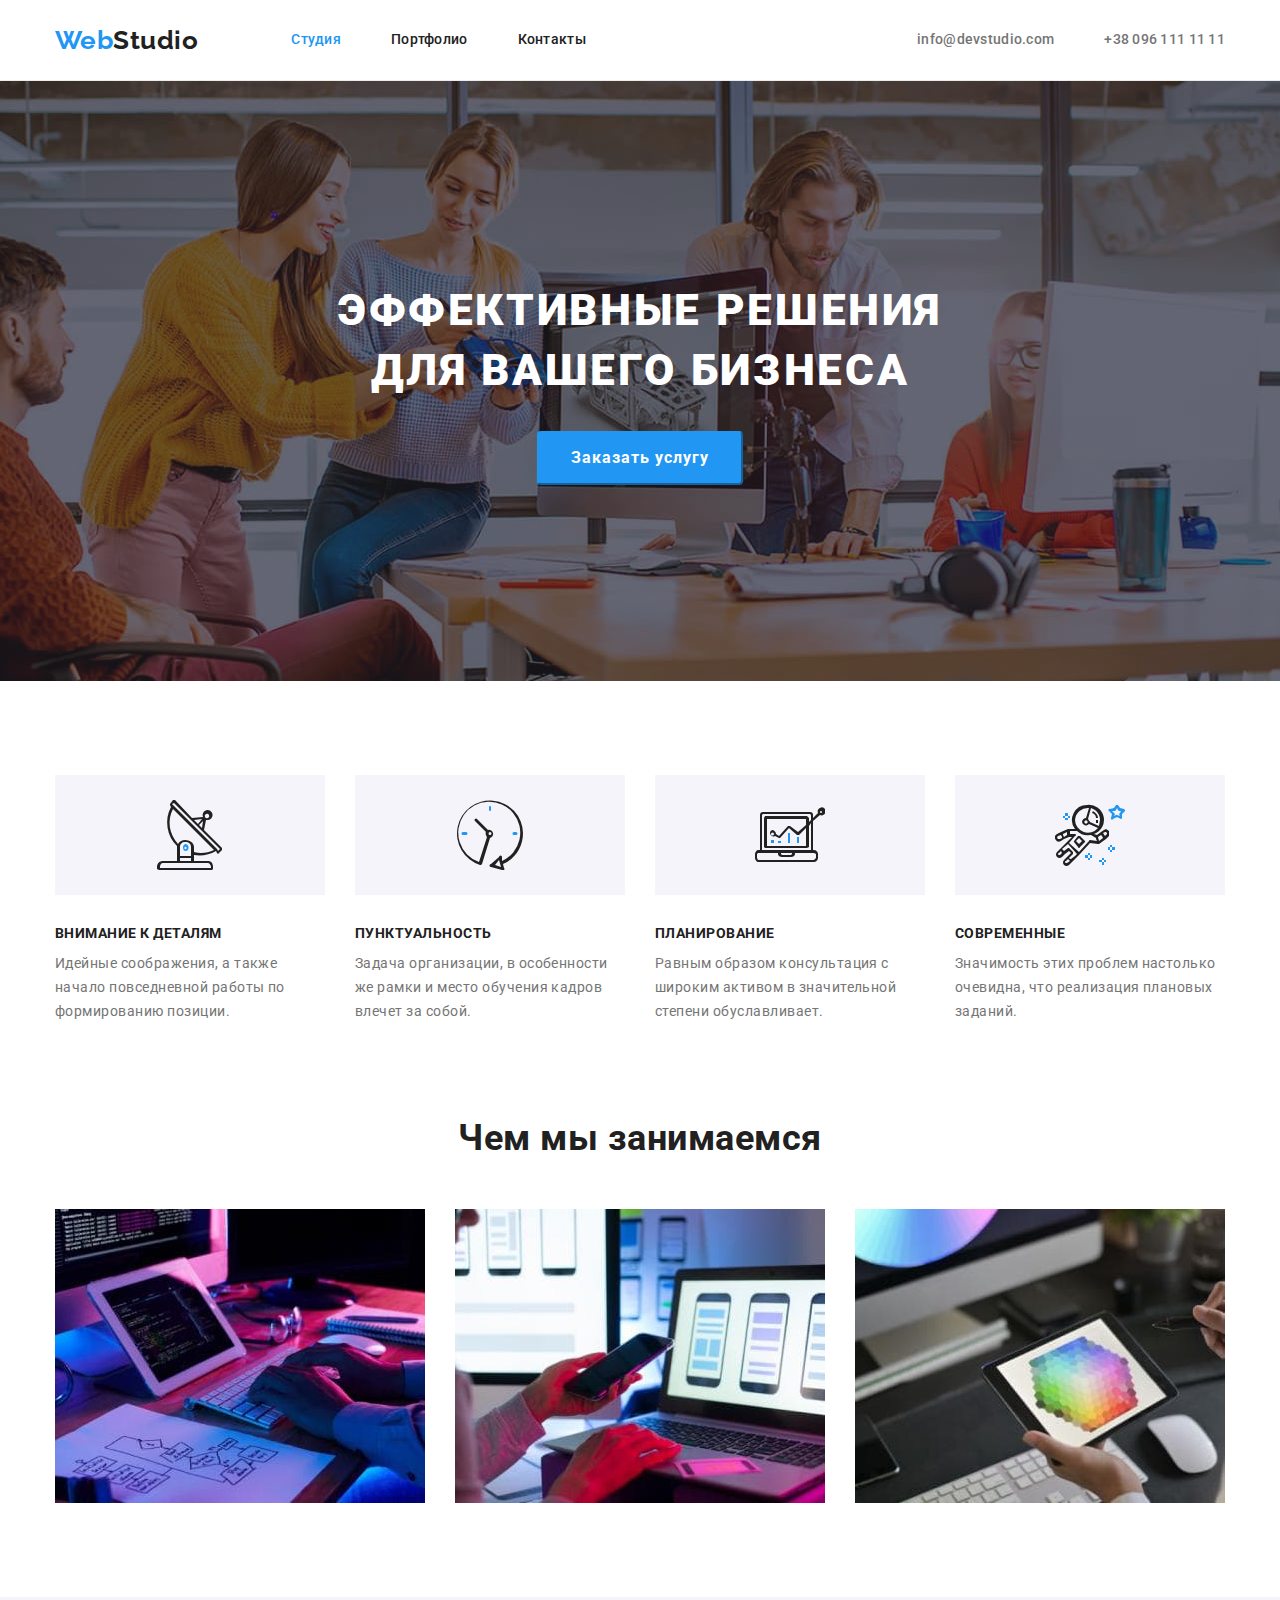
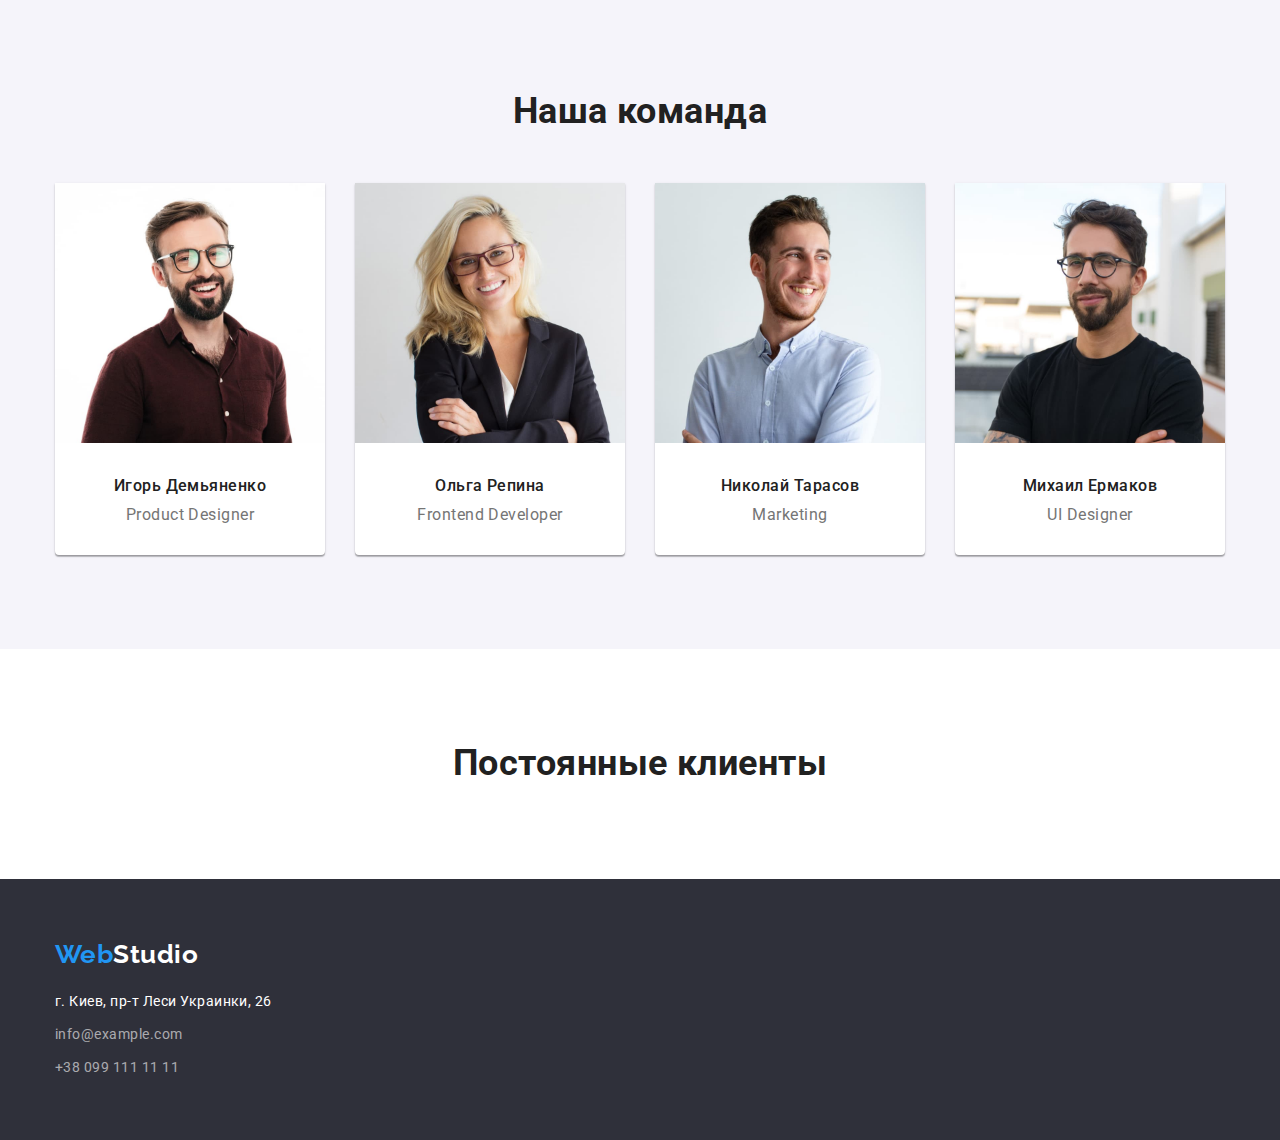
==== index.html @ a8c5878f "commit" ====
<!DOCTYPE html>
<html lang="ru">
  <head>
    <meta charset="UTF-8" />
    <meta http-equiv="X-UA-Compatible" content="IE=edge" />
    <meta name="viewport" content="width=device-width, initial-scale=1.0" />
    <title>Document</title>
    <link rel="stylesheet" href="./css/styles.css" />
    <link
      href="https://fonts.googleapis.com/css2?family=Raleway:wght@700&family=Roboto:wght@400;500;700;900&display=swap"
      rel="stylesheet"
    />
    <link
      rel="stylesheet"
      href="https://cdnjs.cloudflare.com/ajax/libs/modern-normalize/1.1.0/modern-normalize.min.css"
    />
  </head>
  <body class="page-body">
    <header class="page-header">
      <div class="container header-box">
        <nav class="header-nav">
          <a class="header-logo" href=""><span class="logo-blue">Web</span>Studio</a>
          <ul class="header-nav-list">
            <li class="header-nav-list-item">
              <a href="./index.html" class="nav-link-current">Студия</a>
            </li>
            <li class="header-nav-list-item">
              <a href="./portfolio.html" class="nav-link">Портфолио</a>
            </li>
            <li class="header-nav-list-item"><a href="" class="nav-link">Контакты</a></li>
          </ul>
        </nav>
        <ul class="header-list">
          <li class="header-list-item">
            <a class="header-contact" href="mailto:info@devstudio.com">info@devstudio.com</a>
          </li>
          <li class="header-list-item">
            <a class="header-contact" href="tel:+380961111111">+38 096 111 11 11</a>
          </li>
        </ul>
      </div>
    </header>
    <main>
      <section class="hero">
        <div class="container">
          <h1 class="hero-title">Эффективные решения для вашего бизнеса</h1>
          <button type="button" class="button-studio">Заказать услугу</button>
        </div>
      </section>
      <!--Перша секція лозунги-->
      <section class="section features-section">
        <div class="container">
          <ul class="features-list">
            <li class="features-list-item icon-antenna">
              <h3 class="features-title">Внимание к деталям</h3>
              <p class="features-text">
                Идейные соображения, а также начало повседневной работы по формированию позиции.
              </p>
            </li>
            <li class="features-list-item icon-clock">
              <h3 class="features-title">Пунктуальность</h3>
              <p class="features-text">
                Задача организации, в особенности же рамки и место обучения кадров влечет за собой.
              </p>
            </li>
            <li class="features-list-item icon-diagram">
              <h3 class="features-title">Планирование</h3>
              <p class="features-text">
                Равным образом консультация с широким активом в значительной степени обуславливает.
              </p>
            </li>
            <li class="features-list-item icon-astronaut">
              <h3 class="features-title">Современные</h3>
              <p class="features-text">
                Значимость этих проблем настолько очевидна, что реализация плановых заданий.
              </p>
            </li>
          </ul>
        </div>
      </section>
      <!-- Друга секція Робота -->
      <section class="section">
        <div class="container">
          <h2 class="work-title">Чем мы занимаемся</h2>
          <ul class="work-list">
            <li class="work-list-item">
              <img class="work-img" src="./images/activity/box1.jpg" alt="activity1" width="370" />
            </li>
            <li class="work-list-item">
              <img class="work-img" src="./images/activity/box2.jpg" alt="activity2" width="370" />
            </li>
            <li class="work-list-item">
              <img class="work-img" src="./images/activity/box3.jpg" alt="activity3" width="370" />
            </li>
          </ul>
        </div>
      </section>
      <!-- Третя секція існуюча команда-->
      <section class="team-section section">
        <div class="container">
          <h2 class="team-title">Наша команда</h2>
          <ul class="team-list">
            <li class="team-member">
              <img class="team-img" src="./images/team/igor.jpg" alt="teammate1" width="270" />
              <div class="team-member-box">
                <h3 class="team-member-name">Игорь Демьяненко</h3>
                <p class="team-position">Product Designer</p>
              </div>
            </li>
            <li class="team-member">
              <img class="team-img" src="./images/team/olga.jpg" alt="teammate2" width="270" />
              <div class="team-member-box">
                <h3 class="team-member-name">Ольга Репина</h3>
                <p class="team-position">Frontend Developer</p>
              </div>
            </li>
            <li class="team-member">
              <img class="team-img" src="./images/team/nikolay.jpg" alt="teammate3" width="270" />
              <div class="team-member-box">
                <h3 class="team-member-name">Николай Тарасов</h3>
                <p class="team-position">Marketing</p>
              </div>
            </li>
            <li class="team-member">
              <img class="team-img" src="./images/team/mikhail.jpg" alt="teammate4" width="270" />
              <div class="team-member-box">
                <h3 class="team-member-name">Михаил Ермаков</h3>
                <p class="team-position">UI Designer</p>
              </div>
            </li>
          </ul>
        </div>
      </section>
      <!-- Клієнти -->
      <section class="section">
        <div></div>
        <h2 class="clients-title">Постоянные клиенты</h2>
        <ul>
          <li></li>
          <li></li>
          <li></li>
          <li></li>
          <li></li>
          <li></li>
        </ul>
      </section>
    </main>
    <footer class="footer">
      <div class="container">
        <div>
          <a class="footer-logo" href=""><span class="logo-blue">Web</span>Studio</a>
          <address class="footer-adress">
            <p>г. Киев, пр-т Леси Украинки, 26</p>
            <ul class="footer-list">
              <li class="footer-list-item">
                <a href="mailto:info@example.com" class="footer-adress-contact">info@example.com</a>
              </li>
              <li class="footer-list-item">
                <a href="tel:+380991111111" class="footer-adress-contact">+38 099 111 11 11</a>
              </li>
            </ul>
          </address>
        </div>
        <div>
          <ul>
            <li></li>
            <li></li>
            <li></li>
            <li></li>
          </ul>
        </div>
      </div>
    </footer>
  </body>
</html>
---- css/styles.css ----
:root{
    --primary-text-color: #212121;
    --secondary-text-color: #757575;
    --accent-color: #2196F3;
    --negative-color: #fff;
    --dark-background: #2F303A;
    --footer-opacity: rgba(255, 255, 255, 0.6);
    --button-hover: #188CE8;
    --light-background: #f5f4fa;
}

/* global */

h1,
h2,
h3,
p{
    margin: 0;
}

ul {
    margin: 0;
    padding: 0;
    list-style: none;
}

.page-body {
    font-family: Roboto, sans-serif;
    letter-spacing: 0.03em;
      
    background-color: var(--negative-color);
    color: var(--primary-text-color);
}

.container{
    margin: 0 auto;
    width: 1200px;
    padding: 0 15px;
}




.section{
    padding-top: 94px;
    padding-bottom: 94px;
}

/* header */
.page-header{
    border-bottom: 1px solid #ececec;
}

.header-box{
    display: flex;
}

.header-nav,
.header-nav-list,
.header-list {
    display: flex;
}

.header-logo{
    display: flex;
    align-items: center;;
}

.header-logo,
.footer-logo {
    font-family: 'Raleway';
    font-weight: 700;
    font-size: 26px;
    line-height: 1.19;
    color: var(--primary-text-color);
    text-decoration: none;    
}

.logo-blue {
    color: var(--accent-color);
}

.header-nav-list {
    margin-left: 93px;
}

.nav-link,
.nav-link-current {
    display: block;
    padding-top: 32px;
    padding-bottom: 32px;

    font-weight: 500;
    font-size: 14px;
    line-height: 1.14;
    letter-spacing: 0.02em;
    color: var(--primary-text-color);
    text-decoration: none;
}

.header-list{   
    margin-left: auto;
}

.header-list-item:not(:first-child),
.header-nav-list-item:not(:first-child){
    margin-left: 50px;
}

.header-contact {
    display: block;
    padding-top: 32px;
    padding-bottom: 32px;

    font-weight: 500;
    font-size: 14px;
    line-height: 1.14;
    letter-spacing: 0.02em;
    color: var(--secondary-text-color);
    text-decoration: none;
}

.nav-link:hover, 
.nav-link:focus,
.header-contact:hover,
.header-contact:focus,
.nav-link-current{
    color: var(--accent-color);
}

/*hero*/

.hero{
    max-width: 1600px;
    height: 600px;
    margin-left: auto;
    margin-right: auto;
    background-image: linear-gradient(to right, rgba(47, 48, 58, 0.4),
                                                rgba(47, 48, 58, 0.4)),
                                url(../images/hero/background-hero.jpg);
    background-size: cover;
    background-position: center;
    padding-top: 200px;
    padding-bottom: 200px;
    text-align: center;

    background-color: var(--dark-background);
}

.hero-title{
    margin: auto;
    max-width: 696px;

    font-weight: 900;
    font-size: 44px;
    line-height: 1.36;
    letter-spacing: 0.06em;
    text-transform: uppercase;
    color: var(--negative-color)
}

.button-studio{
    padding: 10px 32px;
    margin-top: 30px;
    box-shadow: 0px 4px 4px rbga(0, 0, 0, 0.15);
    border-radius: 4px;
    border-color: var(--accent-color);

    font-weight: 700;
    font-size: 16px;
    line-height: 1.87;
    letter-spacing: 0.06em;
    color: var(--negative-color);
    background-color: var(--accent-color);
    cursor: pointer;
}

.button-studio:hover,
.button-studio:focus{
    background-color: var(--button-hover);
    border-color: var(--button-hover);
}

/* section лозунги */
.features-section{
    padding-bottom: 0;
}

.features-list{
    display: flex;
}

.features-list-item{
    max-width: 270px;
}

.features-list-item::before {
    display: block;
    content: "";
    height: 120px;
    margin-bottom: 30px;

    background-repeat: no-repeat;
    background-position: center;

    background-color: var(--light-background);
}

.icon-antenna::before{
    background-image: url(../images/features/antenna.svg);
}

.icon-clock::before{
    background-image: url(../images/features/clock.svg);
}

.icon-diagram::before{
    background-image: url(../images/features/diargam.svg);
}

.icon-astronaut::before{
    background-image: url(../images/features/astronaut.svg);
}

.features-list-item:not(:first-child){
    margin-left: 30px;
}

.features-title{
    font-weight: 700;
    font-size: 14px;
    line-height: 1.2;
    text-transform: uppercase;
}

.features-text{
    margin-top: 10px;
    
    font-size: 14px;
    line-height: 1.71;
    color: var(--secondary-text-color);
}

/* section зайняття */
.work-list{
    display: flex;
}

.work-list,
.team-list{
    margin-top: 50px;
}

.work-title,
.team-title,
.clients-title{
    text-align: center;

    font-weight: 700;
    font-size: 36px;
    line-height: 1.16;
}

.work-list-item:not(:first-child){
    margin-left: 30px;
}

.work-img{
    display: block;
}

/* section команда */
.team-section{
    background-color: var(--light-background) ;
}


.team-list{
    display: flex;
}

.team-member{
    width: 270px;
    margin-left: 30px;

    box-shadow: 0px 1px 3px rgba(0, 0, 0, 0.12), 0px 1px 1px rgba(0, 0, 0, 0.14), 0px 2px 1px rgba(0, 0, 0, 0.2);
    border-radius: 0px 0px 4px 4px;
    background-color: var(--negative-color);
}

.team-member:nth-child(4n+1){
    margin-left: 0px;
}

.team-member-box{
    text-align: center;
    padding-top: 30px;
    padding-bottom: 30px;
}

.team-member-name{
    font-weight: 500;
    font-size: 16px;
    line-height: 1.18;
}

.team-position{
    margin-top: 10px;

    font-size: 16px;
    line-height: 1.18;
    color: var(--secondary-text-color);
}

/* portfolio */

.portfolio-buttons-list{
    display: flex;
    justify-content: center;
}

.button-portfolio {
    padding: 6px 22px;
    border: transparent;
    border-radius: 4px;
    
    font-weight: 500;
    font-size: 16px;
    line-height: 1.62;
    color: var(--primary-text-color);
    background-color: var(--light-background);
    cursor: pointer;
}

.button-portfolio:hover,
.button-portfolio:focus {
    box-shadow: 0px 3px 1px rgba(0, 0, 0, 0.1),
                0px 1px 2px rgba(0, 0, 0, 0.08),
                0px 2px 2px rgba(0, 0, 0, 0.12);
    color: var(--negative-color);
    background-color: var(--accent-color);
}

.portfolio-buttons-item:not(:first-child){
    margin-left: 8px;
}

.portfolio-link{
    display: block;
    text-decoration-line: none;
}

.portfolio-img{
    display: block;
}

.portfolio-list{
    display: flex;
    flex-wrap: wrap;
    margin-top: 50px;
}

.portfolio-list-item{
    max-width: 370px;
    margin-left: 30px;
    margin-top: 30px;
}

.portfolio-list-item:hover,
.portfolio-list-item:focus{
    box-shadow: 0px 1px 1px rgba(0, 0, 0, 0.12),
                0px 4px 4px rgba(0, 0, 0, 0.06), 
                1px 4px 6px rgba(0, 0, 0, 0.16);
}

.portfolio-list-item:nth-child(3n+1){
    margin-left: 0px;
}

.portfolio-list-item:nth-child(-n + 3){
    margin-top: 0px;
}
.portfolio-list-border-box{
    padding: 24px 20px;
    border: 1px solid #EEEEEE;
    border-top: none;
}
.portfolio-title{
    font-weight: 700;
    font-size: 18px;
    line-height: 2;
    color: var(--primary-text-color);
}

.portfolio-text{
    margin-top: 4px;

    font-size: 16px;
    line-height: 1.87;
    color: var(--secondary-text-color);
}
/* footer */

.footer{
    padding: 60px 0;
    background-color: var(--dark-background);
}

.footer-logo{
    display: block;

    color: var(--negative-color);
    text-decoration: none;
}

.footer-adress{
    margin-top: 20px;

    font-size: 14px;
    line-height: 1.71;
    font-style: normal;
    color: var(--negative-color);

}

.footer-list{
    margin-top: 9px;
}

.footer-list-item{
    display: block;
}

.footer-list-item:not(:first-child){
    margin-top: 9px;
}
.footer-adress-contact{
    color: var(--footer-opacity);
    text-decoration: none;
    font-style: normal;
}

.footer-adress-contact:hover,
.footer-adress-contact:active {
    color: var(--accent-color)
}
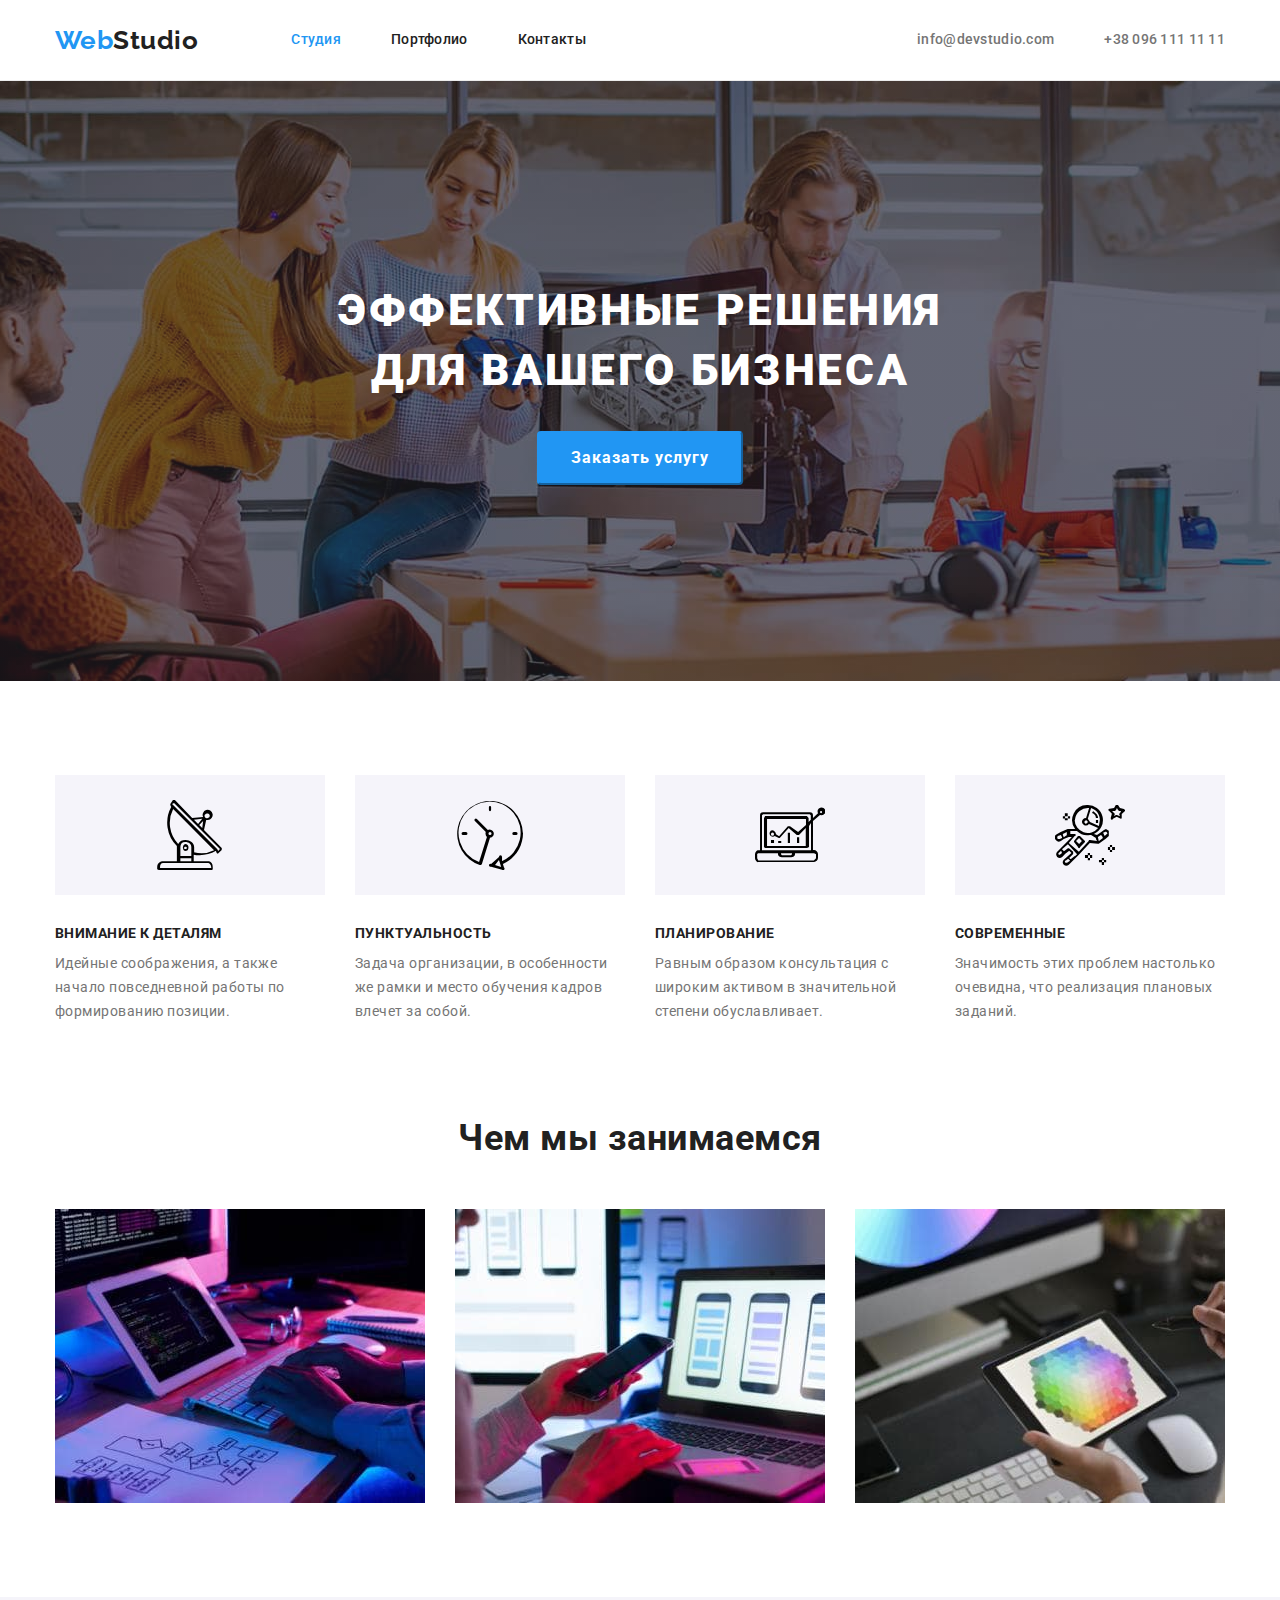
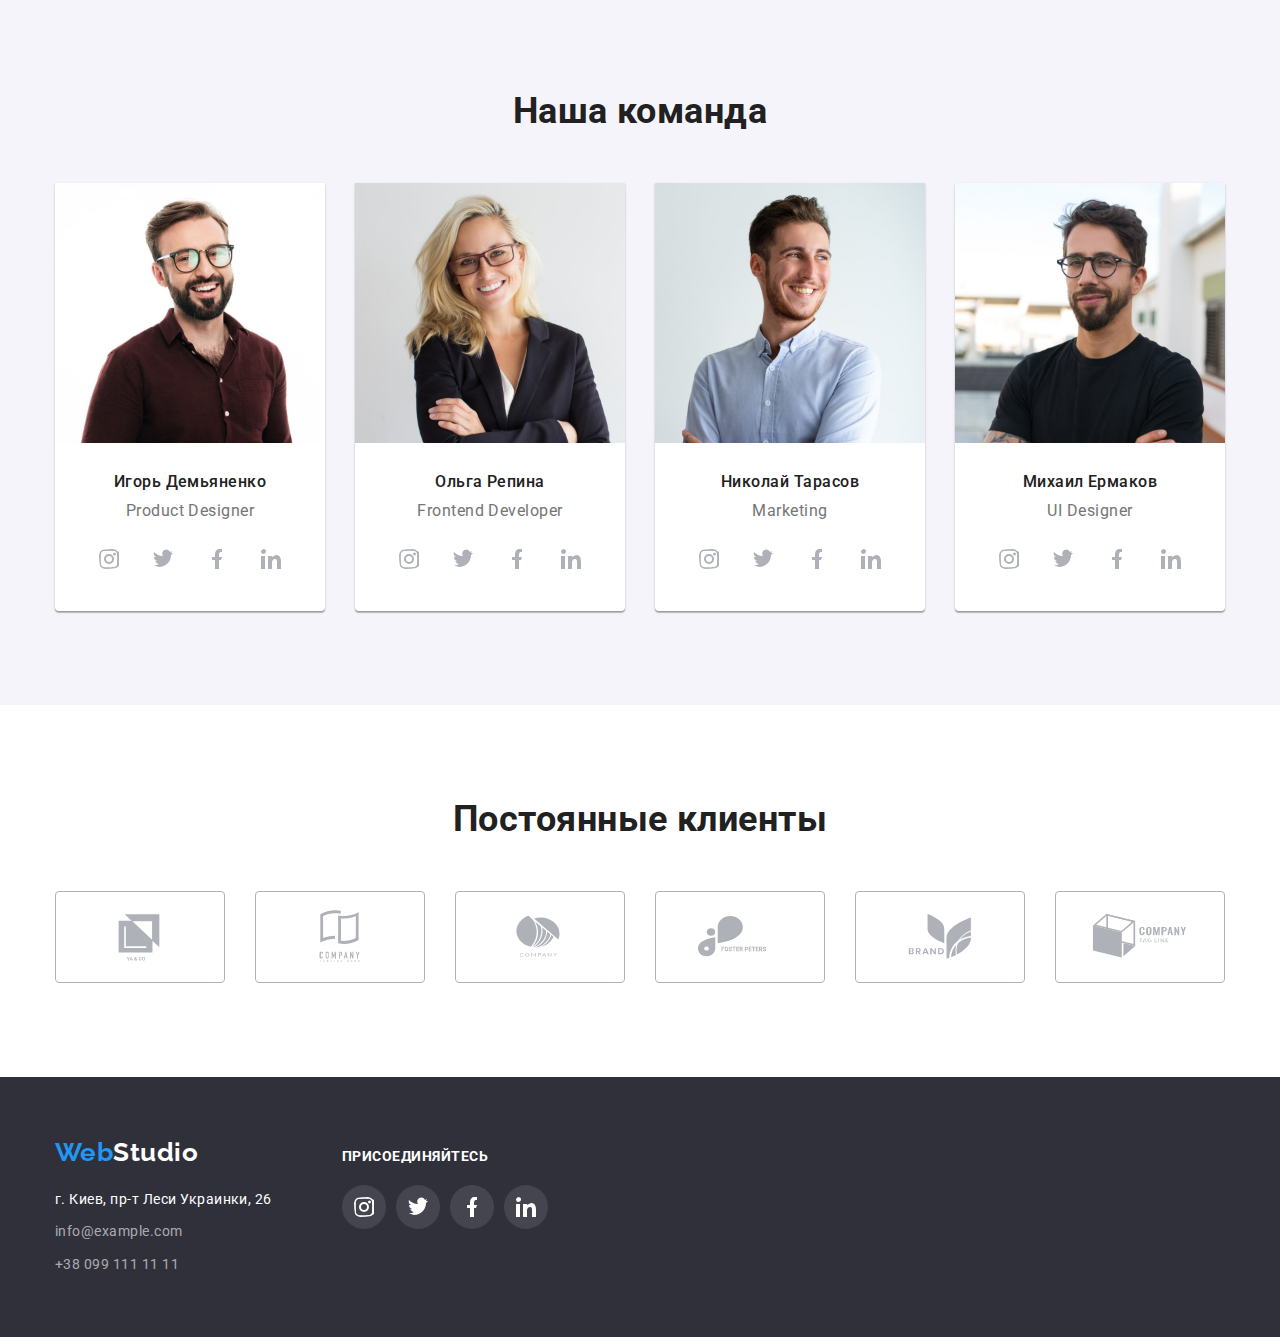
==== commit 6cf922c8: "without header" ====
--- a/index.html
+++ b/index.html
@@ -5,7 +5,6 @@
     <meta http-equiv="X-UA-Compatible" content="IE=edge" />
     <meta name="viewport" content="width=device-width, initial-scale=1.0" />
     <title>Document</title>
-    <link rel="stylesheet" href="./css/styles.css" />
     <link
       href="https://fonts.googleapis.com/css2?family=Raleway:wght@700&family=Roboto:wght@400;500;700;900&display=swap"
       rel="stylesheet"
@@ -14,6 +13,7 @@
       rel="stylesheet"
       href="https://cdnjs.cloudflare.com/ajax/libs/modern-normalize/1.1.0/modern-normalize.min.css"
     />
+    <link rel="stylesheet" href="./css/styles.css" />
   </head>
   <body class="page-body">
     <header class="page-header">
@@ -50,6 +50,28 @@
       <!--Перша секція лозунги-->
       <section class="section features-section">
         <div class="container">
+          <ul class="features-list-svg">
+            <li class="features-svg-item">
+              <svg class="features-svg-icon">
+                <use class="" href="./images/symbol-defs.svg#icon-antenna"></use>
+              </svg>
+            </li>
+            <li class="features-svg-item">
+              <svg class="features-svg-icon">
+                <use class="" href="./images/symbol-defs.svg#icon-clock"></use>
+              </svg>
+            </li>
+            <li class="features-svg-item">
+              <svg class="features-svg-icon">
+                <use class="" href="./images/symbol-defs.svg#icon-diagram"></use>
+              </svg>
+            </li>
+            <li class="features-svg-item">
+              <svg class="features-svg-icon">
+                <use class="" href="./images/symbol-defs.svg#icon-astronaut"></use>
+              </svg>
+            </li>
+          </ul>
           <ul class="features-list">
             <li class="features-list-item icon-antenna">
               <h3 class="features-title">Внимание к деталям</h3>
@@ -84,13 +106,13 @@
           <h2 class="work-title">Чем мы занимаемся</h2>
           <ul class="work-list">
             <li class="work-list-item">
-              <img class="work-img" src="./images/activity/box1.jpg" alt="activity1" width="370" />
+              <img src="./images/activity/box1.jpg" alt="activity1" width="370" />
             </li>
             <li class="work-list-item">
-              <img class="work-img" src="./images/activity/box2.jpg" alt="activity2" width="370" />
+              <img src="./images/activity/box2.jpg" alt="activity2" width="370" />
             </li>
             <li class="work-list-item">
-              <img class="work-img" src="./images/activity/box3.jpg" alt="activity3" width="370" />
+              <img src="./images/activity/box3.jpg" alt="activity3" width="370" />
             </li>
           </ul>
         </div>
@@ -101,31 +123,151 @@
           <h2 class="team-title">Наша команда</h2>
           <ul class="team-list">
             <li class="team-member">
-              <img class="team-img" src="./images/team/igor.jpg" alt="teammate1" width="270" />
+              <img src="./images/team/igor.jpg" alt="teammate1" width="270" />
               <div class="team-member-box">
                 <h3 class="team-member-name">Игорь Демьяненко</h3>
                 <p class="team-position">Product Designer</p>
+                <ul class="team-contact-list">
+                  <li class="contact-list-item">
+                    <a class="contact-link" href="">
+                      <svg class="contact-link-icon icon">
+                        <use class="" href="./images/symbol-defs.svg#icon-instagram"></use>
+                      </svg>
+                    </a>
+                  </li>
+                  <li class="contact-list-item">
+                    <a class="contact-link" href="">
+                      <svg class="contact-link-icon icon">
+                        <use class="" href="./images/symbol-defs.svg#icon-twitter"></use>
+                      </svg>
+                    </a>
+                  </li>
+                  <li class="contact-list-item">
+                    <a class="contact-link" href="">
+                      <svg class="contact-link-icon icon">
+                        <use class="" href="./images/symbol-defs.svg#icon-facebook"></use>
+                      </svg>
+                    </a>
+                  </li>
+                  <li class="contact-list-item">
+                    <a class="contact-link" href="">
+                      <svg class="contact-link-icon icon">
+                        <use class="" href="./images/symbol-defs.svg#icon-linkedin"></use>
+                      </svg>
+                    </a>
+                  </li>
+                </ul>
               </div>
             </li>
             <li class="team-member">
-              <img class="team-img" src="./images/team/olga.jpg" alt="teammate2" width="270" />
+              <img src="./images/team/olga.jpg" alt="teammate2" width="270" />
               <div class="team-member-box">
                 <h3 class="team-member-name">Ольга Репина</h3>
                 <p class="team-position">Frontend Developer</p>
+                <ul class="team-contact-list">
+                  <li class="contact-list-item">
+                    <a class="contact-link" href="">
+                      <svg class="contact-link-icon icon">
+                        <use class="" href="./images/symbol-defs.svg#icon-instagram"></use>
+                      </svg>
+                    </a>
+                  </li>
+                  <li class="contact-list-item">
+                    <a class="contact-link" href="">
+                      <svg class="contact-link-icon icon">
+                        <use class="" href="./images/symbol-defs.svg#icon-twitter"></use>
+                      </svg>
+                    </a>
+                  </li>
+                  <li class="contact-list-item">
+                    <a class="contact-link" href="">
+                      <svg class="contact-link-icon icon">
+                        <use class="" href="./images/symbol-defs.svg#icon-facebook"></use>
+                      </svg>
+                    </a>
+                  </li>
+                  <li class="contact-list-item">
+                    <a class="contact-link" href="">
+                      <svg class="contact-link-icon icon">
+                        <use class="" href="./images/symbol-defs.svg#icon-linkedin"></use>
+                      </svg>
+                    </a>
+                  </li>
+                </ul>
               </div>
             </li>
             <li class="team-member">
-              <img class="team-img" src="./images/team/nikolay.jpg" alt="teammate3" width="270" />
+              <img src="./images/team/nikolay.jpg" alt="teammate3" width="270" />
               <div class="team-member-box">
                 <h3 class="team-member-name">Николай Тарасов</h3>
                 <p class="team-position">Marketing</p>
+                <ul class="team-contact-list">
+                  <li class="contact-list-item">
+                    <a class="contact-link" href="">
+                      <svg class="contact-link-icon icon">
+                        <use class="" href="./images/symbol-defs.svg#icon-instagram"></use>
+                      </svg>
+                    </a>
+                  </li>
+                  <li class="contact-list-item">
+                    <a class="contact-link" href="">
+                      <svg class="contact-link-icon icon">
+                        <use class="" href="./images/symbol-defs.svg#icon-twitter"></use>
+                      </svg>
+                    </a>
+                  </li>
+                  <li class="contact-list-item">
+                    <a class="contact-link" href="">
+                      <svg class="contact-link-icon icon">
+                        <use class="" href="./images/symbol-defs.svg#icon-facebook"></use>
+                      </svg>
+                    </a>
+                  </li>
+                  <li class="contact-list-item">
+                    <a class="contact-link" href="">
+                      <svg class="contact-link-icon icon">
+                        <use class="" href="./images/symbol-defs.svg#icon-linkedin"></use>
+                      </svg>
+                    </a>
+                  </li>
+                </ul>
               </div>
             </li>
             <li class="team-member">
-              <img class="team-img" src="./images/team/mikhail.jpg" alt="teammate4" width="270" />
+              <img src="./images/team/mikhail.jpg" alt="teammate4" width="270" />
               <div class="team-member-box">
                 <h3 class="team-member-name">Михаил Ермаков</h3>
                 <p class="team-position">UI Designer</p>
+                <ul class="team-contact-list">
+                  <li class="contact-list-item">
+                    <a class="contact-link" href="">
+                      <svg class="contact-link-icon icon">
+                        <use class="" href="./images/symbol-defs.svg#icon-instagram"></use>
+                      </svg>
+                    </a>
+                  </li>
+                  <li class="contact-list-item">
+                    <a class="contact-link" href="">
+                      <svg class="contact-link-icon icon">
+                        <use class="" href="./images/symbol-defs.svg#icon-twitter"></use>
+                      </svg>
+                    </a>
+                  </li>
+                  <li class="contact-list-item">
+                    <a class="contact-link" href="">
+                      <svg class="contact-link-icon icon">
+                        <use class="" href="./images/symbol-defs.svg#icon-facebook"></use>
+                      </svg>
+                    </a>
+                  </li>
+                  <li class="contact-list-item">
+                    <a class="contact-link" href="">
+                      <svg class="contact-link-icon icon">
+                        <use class="" href="./images/symbol-defs.svg#icon-linkedin"></use>
+                      </svg>
+                    </a>
+                  </li>
+                </ul>
               </div>
             </li>
           </ul>
@@ -133,20 +275,57 @@
       </section>
       <!-- Клієнти -->
       <section class="section">
-        <div></div>
-        <h2 class="clients-title">Постоянные клиенты</h2>
-        <ul>
-          <li></li>
-          <li></li>
-          <li></li>
-          <li></li>
-          <li></li>
-          <li></li>
-        </ul>
+        <div class="container">
+          <h2 class="clients-title">Постоянные клиенты</h2>
+          <ul class="client-list">
+            <li class="client-list-item">
+              <a class="client-link" href="">
+                <svg class="client-link-icon">
+                  <use class="" href="./images/symbol-defs.svg#icon-Logo1"></use>
+                </svg>
+              </a>
+            </li>
+            <li class="client-list-item">
+              <a class="client-link" href="">
+                <svg class="client-link-icon">
+                  <use class="" href="./images/symbol-defs.svg#icon-Logo2"></use>
+                </svg>
+              </a>
+            </li>
+            <li class="client-list-item">
+              <a class="client-link" href="">
+                <svg class="client-link-icon">
+                  <use class="" href="./images/symbol-defs.svg#icon-Logo3"></use>
+                </svg>
+              </a>
+            </li>
+            <li class="client-list-item">
+              <a class="client-link" href="">
+                <svg class="client-link-icon">
+                  <use class="" href="./images/symbol-defs.svg#icon-Logo4"></use>
+                </svg>
+              </a>
+            </li>
+            <li class="client-list-item">
+              <a class="client-link" href="">
+                <svg class="client-link-icon">
+                  <use class="" href="./images/symbol-defs.svg#icon-Logo5"></use>
+                </svg>
+              </a>
+            </li>
+            <li class="client-list-item">
+              <a class="client-link" href="">
+                <svg class="client-link-icon">
+                  <use class="" href="./images/symbol-defs.svg#icon-Logo6"></use>
+                </svg>
+              </a>
+            </li>
+          </ul>
+        </div>
       </section>
     </main>
     <footer class="footer">
-      <div class="container">
+      <div class="container footer-box">
         <div>
           <a class="footer-logo" href=""><span class="logo-blue">Web</span>Studio</a>
           <address class="footer-adress">
@@ -161,12 +340,37 @@
             </ul>
           </address>
         </div>
-        <div>
-          <ul>
-            <li></li>
-            <li></li>
-            <li></li>
-            <li></li>
+        <div class="footer-join-box">
+          <p class="footer-join-text">Присоединяйтесь</p>
+          <ul class="join-list">
+            <li class="join-list-item">
+              <a class="join-link" href="">
+                <svg class="join-link-icon icon">
+                  <use class="" href="./images/symbol-defs.svg#icon-instagram"></use>
+                </svg>
+              </a>
+            </li>
+            <li class="join-list-item">
+              <a class="join-link" href="">
+                <svg class="join-link-icon icon">
+                  <use class="" href="./images/symbol-defs.svg#icon-twitter"></use>
+                </svg>
+              </a>
+            </li>
+            <li class="join-list-item">
+              <a class="join-link" href="">
+                <svg class="join-link-icon icon">
+                  <use class="" href="./images/symbol-defs.svg#icon-facebook"></use>
+                </svg>
+              </a>
+            </li>
+            <li class="join-list-item">
+              <a class="join-link" href="">
+                <svg class="join-link-icon icon">
+                  <use class="" href="./images/symbol-defs.svg#icon-linkedin"></use>
+                </svg>
+              </a>
+            </li>
           </ul>
         </div>
       </div>
--- a/css/styles.css
+++ b/css/styles.css
@@ -7,6 +7,7 @@
     --footer-opacity: rgba(255, 255, 255, 0.6);
     --button-hover: #188CE8;
     --light-background: #f5f4fa;
+    --svg-icon: #AFB1B8;
 }
 
 /* global */
@@ -22,6 +23,10 @@
     margin: 0;
     padding: 0;
     list-style: none;
+}
+
+img{
+    display: block;
 }
 
 .page-body {
@@ -38,21 +43,24 @@
     padding: 0 15px;
 }
 
-
-
+.header-box,
+.footer-box {
+    display: flex;
+}
 
 .section{
     padding-top: 94px;
     padding-bottom: 94px;
 }
 
+.icon{
+    width: 20px;
+    height: 20px;
+}
+
 /* header */
 .page-header{
     border-bottom: 1px solid #ececec;
-}
-
-.header-box{
-    display: flex;
 }
 
 .header-nav,
@@ -162,7 +170,6 @@
 .button-studio{
     padding: 10px 32px;
     margin-top: 30px;
-    box-shadow: 0px 4px 4px rbga(0, 0, 0, 0.15);
     border-radius: 4px;
     border-color: var(--accent-color);
 
@@ -186,7 +193,29 @@
     padding-bottom: 0;
 }
 
+.features-list-svg{
+    display: flex;
+}
+
+.features-svg-item{
+    display: flex;
+    align-items: center;
+    justify-content: center;
+    width: 270px;
+    height: 120px;
+
+    background-color: var(--light-background);
+}
+
+.features-svg-icon{
+    width: 70px;
+    height: 70px;
+}
+
+
+
 .features-list{
+    margin-top: 30px;
     display: flex;
 }
 
@@ -194,7 +223,7 @@
     max-width: 270px;
 }
 
-.features-list-item::before {
+/* .features-list-item::before {
     display: block;
     content: "";
     height: 120px;
@@ -220,9 +249,10 @@
 
 .icon-astronaut::before{
     background-image: url(../images/features/astronaut.svg);
-}
-
-.features-list-item:not(:first-child){
+} */
+
+.features-list-item:not(:first-child),
+.features-svg-item:not(:first-child){
     margin-left: 30px;
 }
 
@@ -265,9 +295,6 @@
     margin-left: 30px;
 }
 
-.work-img{
-    display: block;
-}
 
 /* section команда */
 .team-section{
@@ -283,7 +310,9 @@
     width: 270px;
     margin-left: 30px;
 
-    box-shadow: 0px 1px 3px rgba(0, 0, 0, 0.12), 0px 1px 1px rgba(0, 0, 0, 0.14), 0px 2px 1px rgba(0, 0, 0, 0.2);
+    box-shadow: 0px 1px 3px rgba(0, 0, 0, 0.12),
+                0px 1px 1px rgba(0, 0, 0, 0.14),
+                0px 2px 1px rgba(0, 0, 0, 0.2);
     border-radius: 0px 0px 4px 4px;
     background-color: var(--negative-color);
 }
@@ -310,6 +339,84 @@
     font-size: 16px;
     line-height: 1.18;
     color: var(--secondary-text-color);
+}
+
+.team-contact-list{
+    display: flex;
+    justify-content: center;
+    margin-top: 16px;
+}
+
+.contact-list-item:not(:first-child){
+    margin-left: 10px;
+}
+
+.contact-link {
+    display: flex;
+    justify-content: center;
+    align-items: center;
+    width: 44px;
+    height: 44px;
+    border-radius: 50%;
+}
+
+.contact-link:hover,
+.contact-link:focus{
+    background-color: var(--accent-color);
+}
+
+.contact-link:hover .contact-link-icon,
+.contact-link:focus .contact-link-icon{
+    fill: var(--negative-color)
+}
+
+.contact-link-icon {
+    fill: var(--svg-icon);
+}
+
+/* clients */
+
+.client-list{
+    display: flex;
+    margin-top: 50px;
+}
+
+.client-list-item{
+    width: 170px;
+    height: 92px;
+}
+
+.client-list-item:not(:first-child){
+    margin-left: 30px;
+}
+
+
+
+.client-link{
+    display: flex;
+    justify-content: center;
+    align-items: center;
+    width: 170px;
+    height: 92px;
+    /* display: block; */
+
+    border: 1px solid var(--svg-icon);
+    border-radius: 4px;
+}
+
+.client-link:hover,
+.client-link:focus,
+.client-link:hover .client-link-icon,
+.client-link:focus .client-link-icon{
+    border-color: var(--accent-color);
+    fill: var(--accent-color);
+}
+
+.client-link-icon{
+    width: 106px;
+    height: 60px;
+
+    fill: var(--svg-icon);
 }
 
 /* portfolio */
@@ -350,10 +457,6 @@
     text-decoration-line: none;
 }
 
-.portfolio-img{
-    display: block;
-}
-
 .portfolio-list{
     display: flex;
     flex-wrap: wrap;
@@ -406,6 +509,10 @@
     background-color: var(--dark-background);
 }
 
+.footer-box{
+    align-items: baseline;  
+}
+
 .footer-logo{
     display: block;
 
@@ -443,4 +550,48 @@
 .footer-adress-contact:hover,
 .footer-adress-contact:active {
     color: var(--accent-color)
+}
+
+.footer-join-box{
+    margin-left: 70px;
+}
+
+.footer-join-text{
+    
+
+    font-weight: 700;
+    font-size: 14px;
+    line-height: 1.14;
+    text-transform: uppercase;
+
+    color: var(--negative-color);
+}
+
+.join-list{
+    margin-top: 20px;
+    display: flex;
+}
+
+.join-list-item:not(:first-child){
+    margin-left: 10px;
+}
+
+.join-link{
+    display: flex;
+    justify-content: center;
+    align-items: center;
+    width: 44px;
+    height: 44px;
+    border-radius: 50%;
+
+    background-color: rgba(255, 255, 255, 10%);
+}
+
+.join-link:hover,
+.join-link:focus{
+    background-color: var(--accent-color);
+}
+
+.join-link-icon{
+    fill: var(--negative-color);
 }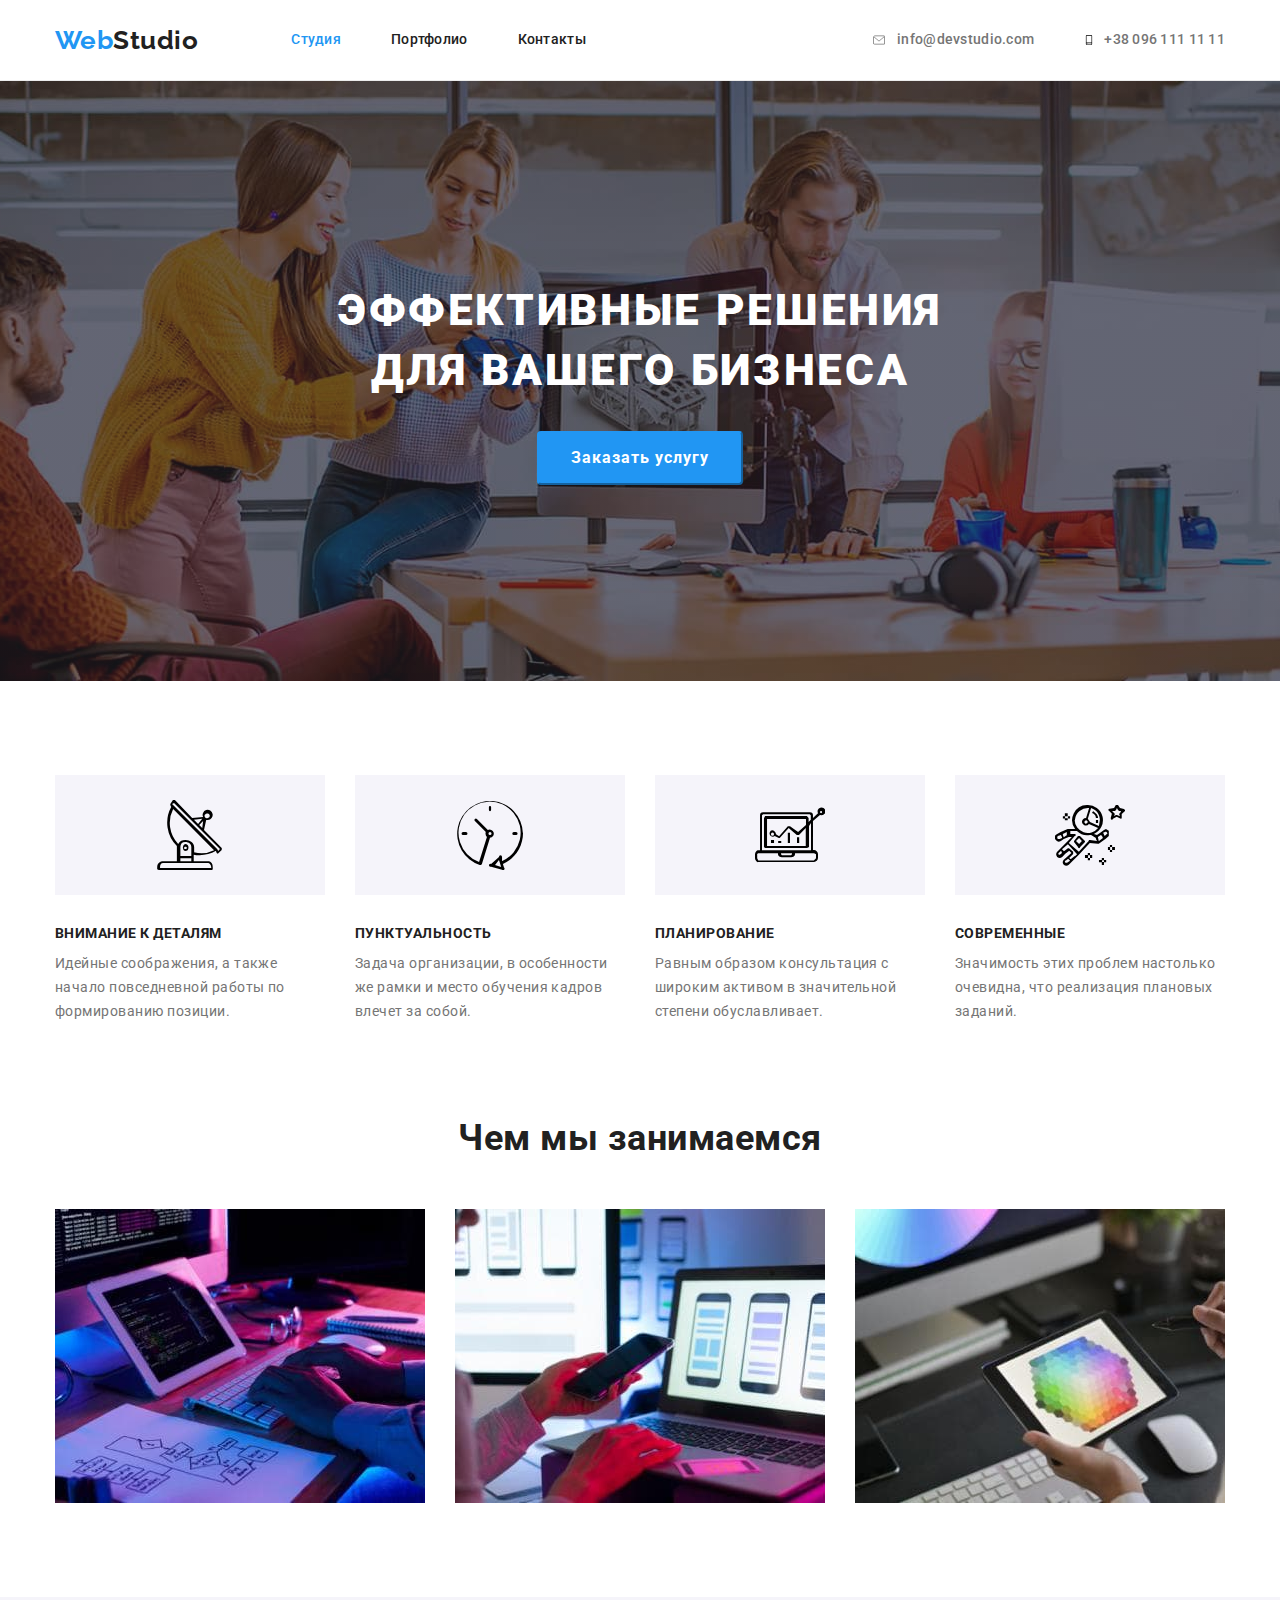
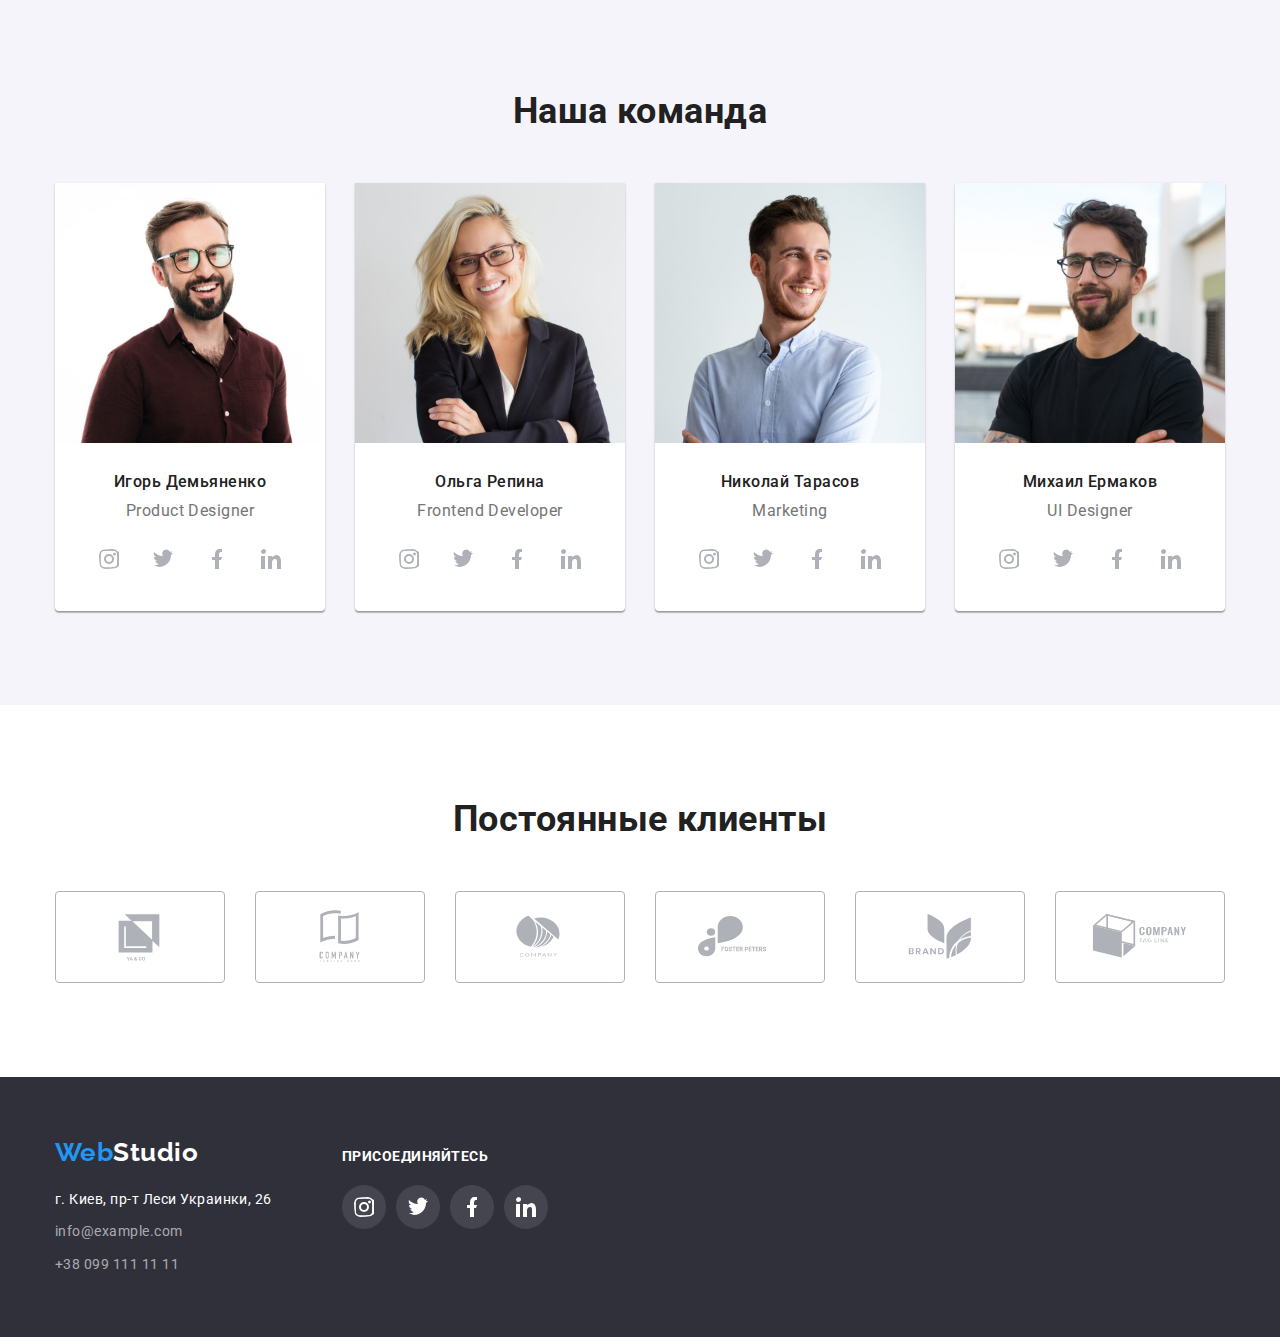
==== commit b378a269: "11" ====
--- a/index.html
+++ b/index.html
@@ -32,9 +32,15 @@
         </nav>
         <ul class="header-list">
           <li class="header-list-item">
+            <svg class="header-contact-envelope">
+              <use class="" href="./images/symbol-defs.svg#icon-envelope"></use>
+            </svg>
             <a class="header-contact" href="mailto:info@devstudio.com">info@devstudio.com</a>
           </li>
           <li class="header-list-item">
+            <svg class="header-contact-smartphone">
+              <use class="" href="./images/symbol-defs.svg#icon-smartphone"></use>
+            </svg>
             <a class="header-contact" href="tel:+380961111111">+38 096 111 11 11</a>
           </li>
         </ul>
--- a/css/styles.css
+++ b/css/styles.css
@@ -110,12 +110,18 @@
     margin-left: auto;
 }
 
+.header-list-item{
+    display: flex;
+    align-items: center;
+}
+
 .header-list-item:not(:first-child),
 .header-nav-list-item:not(:first-child){
     margin-left: 50px;
 }
 
 .header-contact {
+    margin-left: 10px;
     display: block;
     padding-top: 32px;
     padding-bottom: 32px;
@@ -128,10 +134,22 @@
     text-decoration: none;
 }
 
+.header-contact-envelope{
+    width: 16px;
+    height: 12px;
+    fill: var(--secondary-text-color);
+}
+
+.header-contact-smartphone{
+    width: 10px;
+    height: 16px;
+}
+
 .nav-link:hover, 
 .nav-link:focus,
 .header-contact:hover,
 .header-contact:focus,
+.header-list-item:hover,
 .nav-link-current{
     color: var(--accent-color);
 }
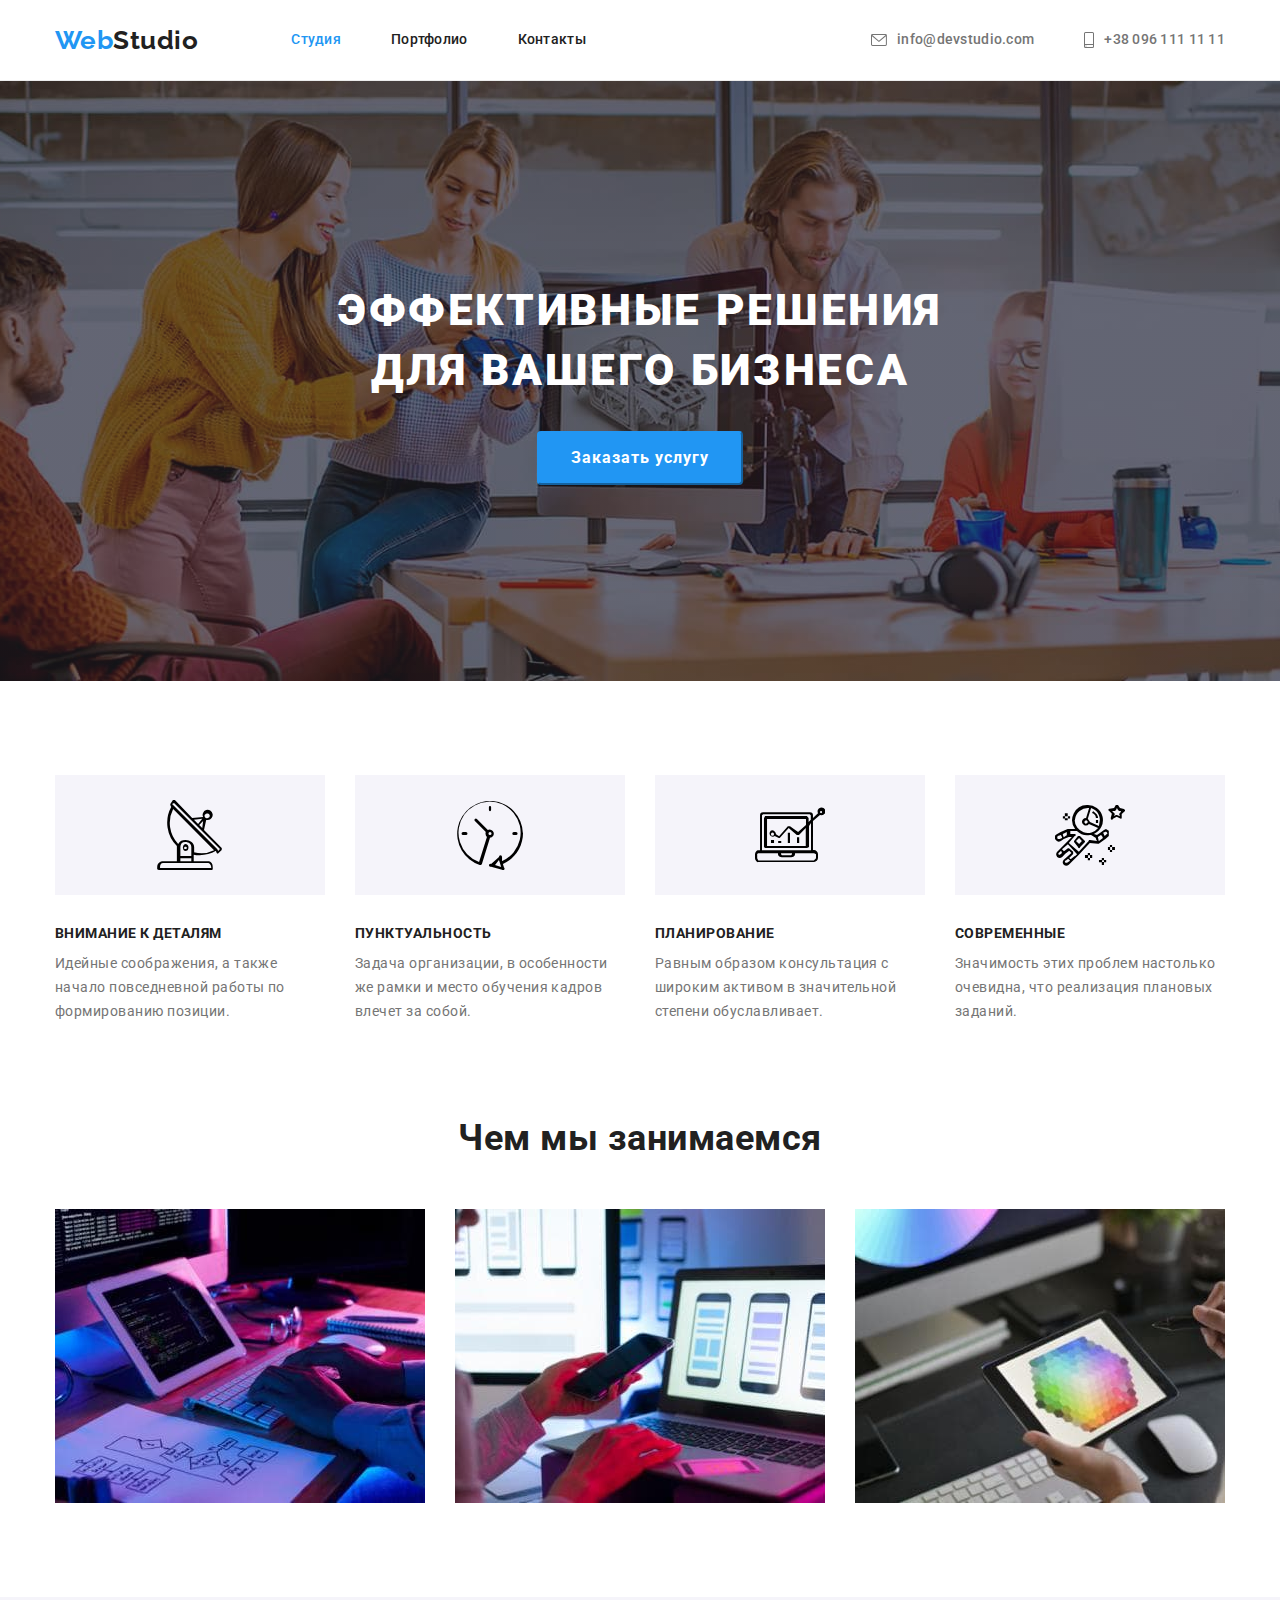
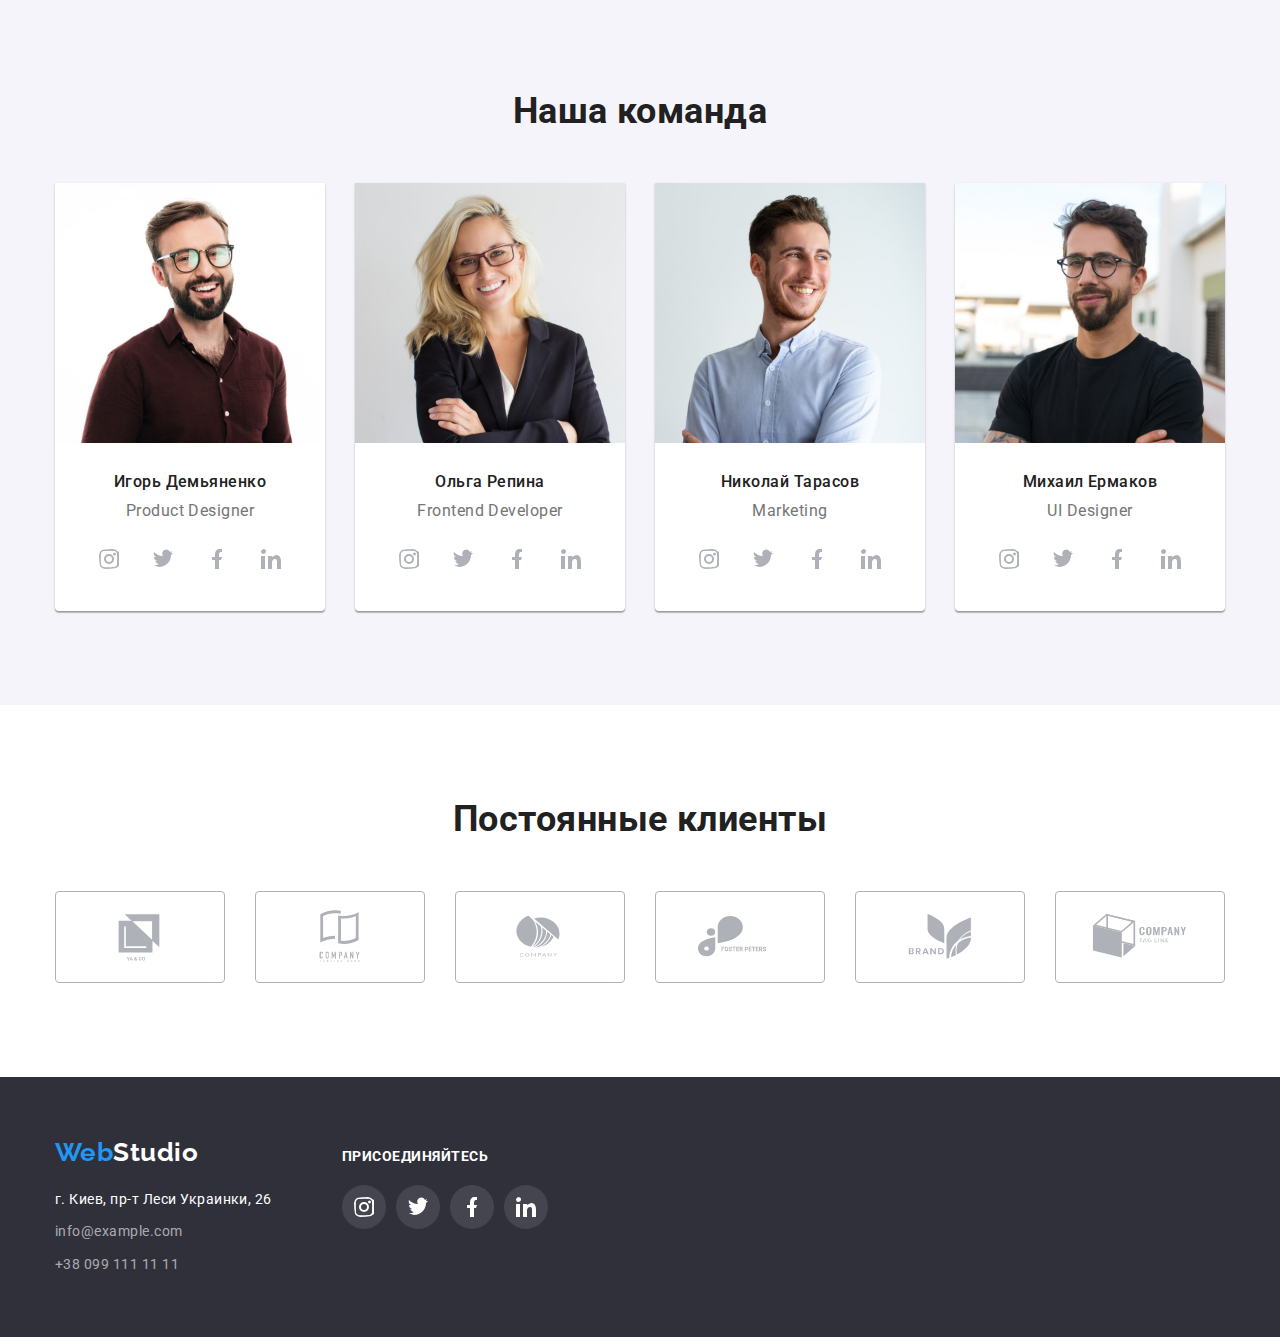
==== commit 710cdf3a: "final?" ====
--- a/index.html
+++ b/index.html
@@ -32,16 +32,18 @@
         </nav>
         <ul class="header-list">
           <li class="header-list-item">
-            <svg class="header-contact-envelope">
-              <use class="" href="./images/symbol-defs.svg#icon-envelope"></use>
-            </svg>
-            <a class="header-contact" href="mailto:info@devstudio.com">info@devstudio.com</a>
+            <a class="header-contact" href="mailto:info@devstudio.com">
+              <svg class="header-contact-envelope">
+                <use class="" href="./images/symbol-defs.svg#icon-envelope"></use></svg
+              >info@devstudio.com</a
+            >
           </li>
           <li class="header-list-item">
-            <svg class="header-contact-smartphone">
-              <use class="" href="./images/symbol-defs.svg#icon-smartphone"></use>
-            </svg>
-            <a class="header-contact" href="tel:+380961111111">+38 096 111 11 11</a>
+            <a class="header-contact" href="tel:+380961111111">
+              <svg class="header-contact-smartphone">
+                <use class="" href="./images/symbol-defs.svg#icon-smartphone"></use></svg
+              >+38 096 111 11 11</a
+            >
           </li>
         </ul>
       </div>
--- a/css/styles.css
+++ b/css/styles.css
@@ -19,7 +19,8 @@
     margin: 0;
 }
 
-ul {
+ul,
+li {
     margin: 0;
     padding: 0;
     list-style: none;
@@ -71,7 +72,7 @@
 
 .header-logo{
     display: flex;
-    align-items: center;;
+    align-items: center;
 }
 
 .header-logo,
@@ -112,7 +113,7 @@
 
 .header-list-item{
     display: flex;
-    align-items: center;
+    
 }
 
 .header-list-item:not(:first-child),
@@ -121,10 +122,8 @@
 }
 
 .header-contact {
-    margin-left: 10px;
-    display: block;
-    padding-top: 32px;
-    padding-bottom: 32px;
+    display: flex;
+    align-items: center;
 
     font-weight: 500;
     font-size: 14px;
@@ -135,12 +134,15 @@
 }
 
 .header-contact-envelope{
+    margin-right: 10px;
+    fill: currentColor;
     width: 16px;
     height: 12px;
-    fill: var(--secondary-text-color);
 }
 
 .header-contact-smartphone{
+    margin-right: 10px;
+    fill: currentColor;
     width: 10px;
     height: 16px;
 }
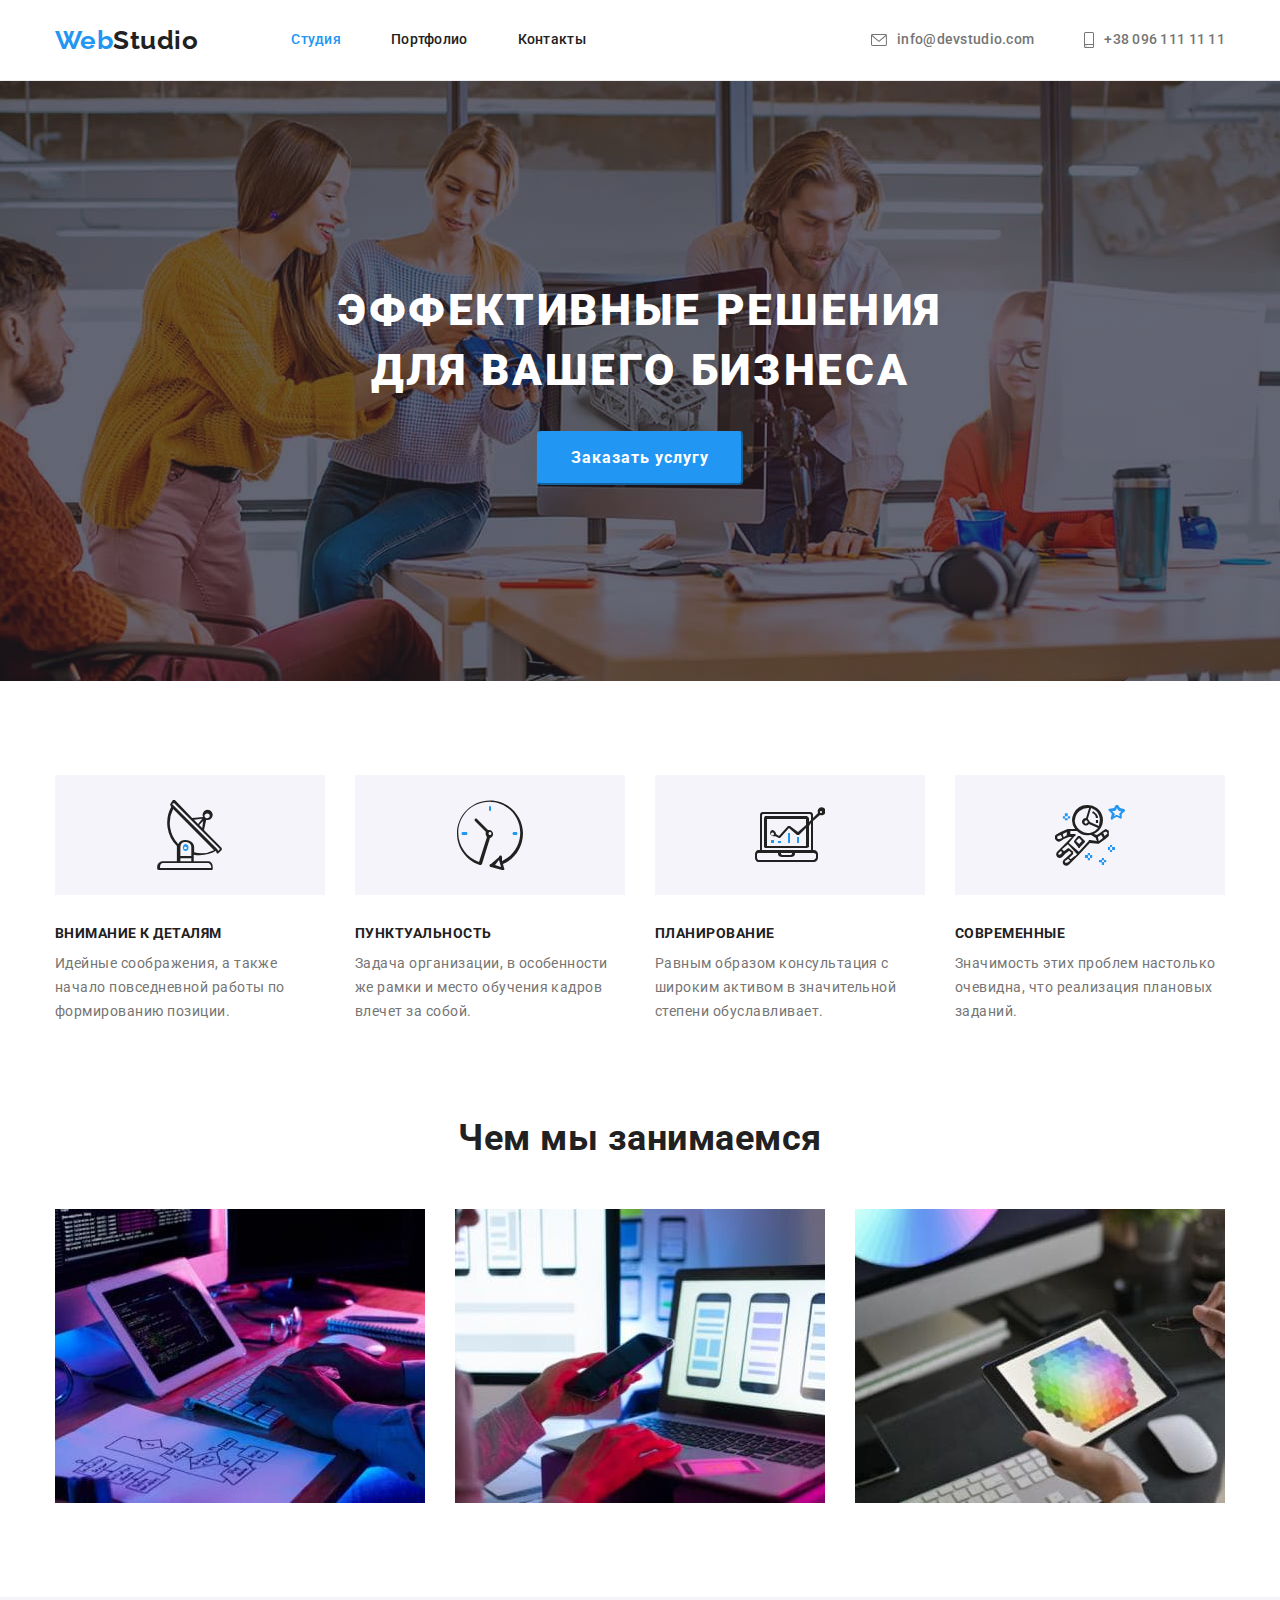
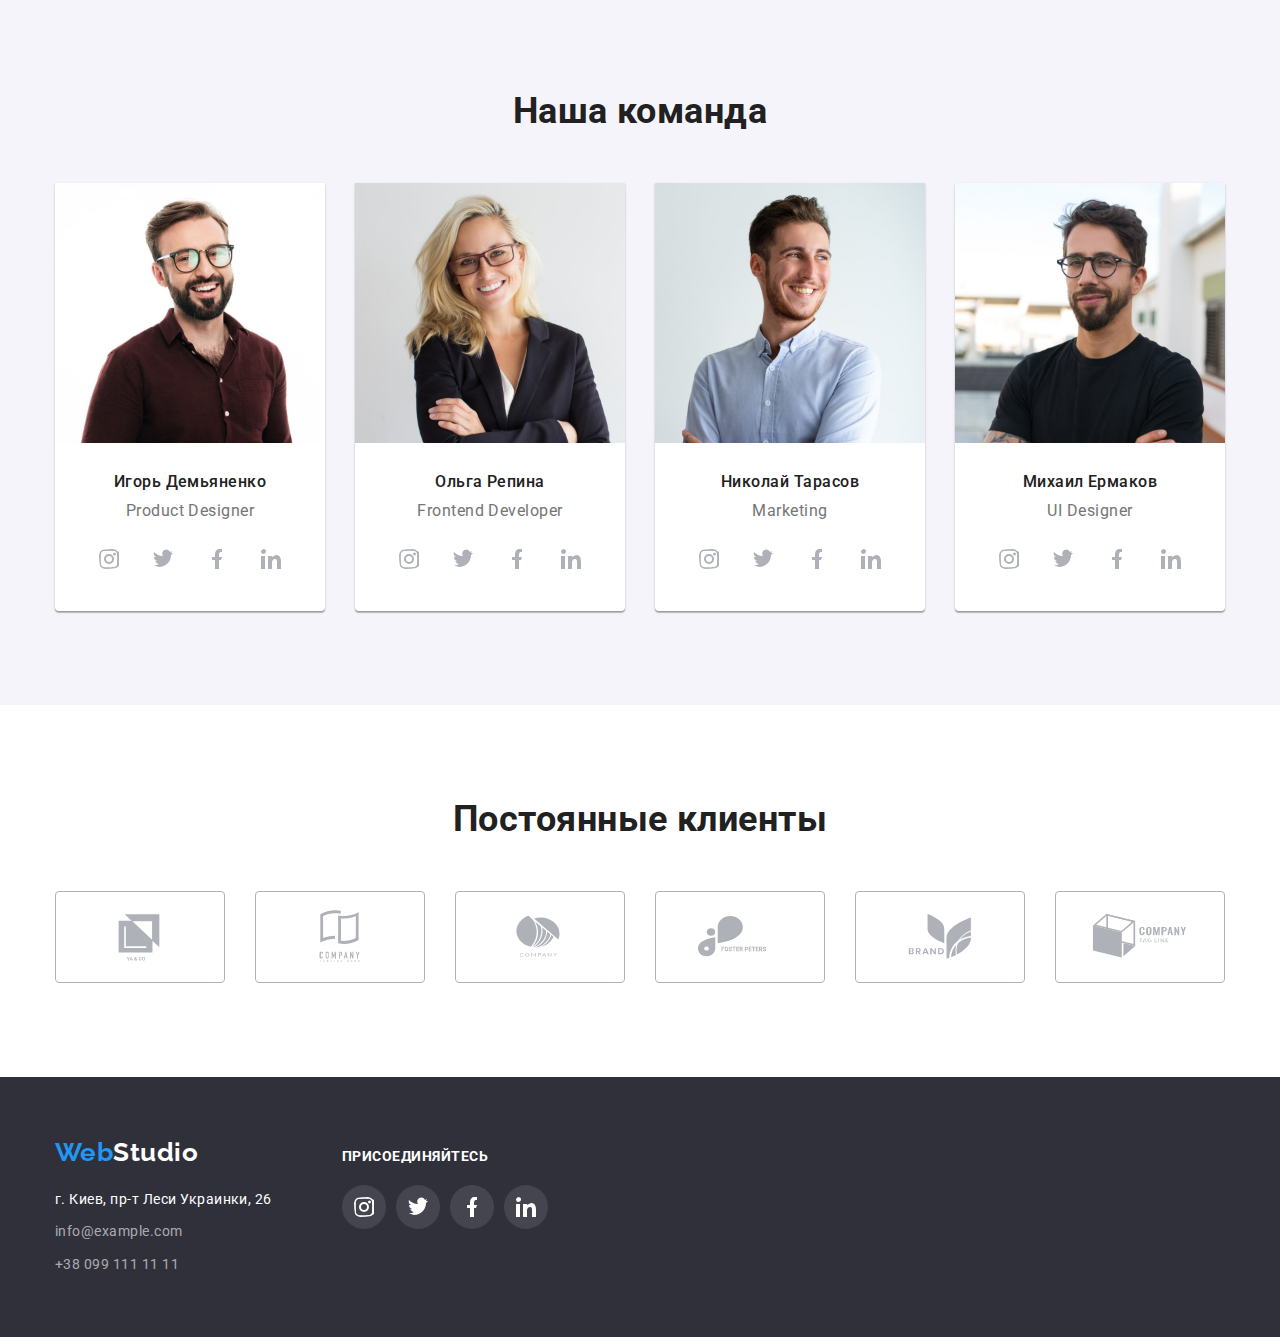
==== commit 21e16ce0: "comit" ====
--- a/index.html
+++ b/index.html
@@ -58,48 +58,47 @@
       <!--Перша секція лозунги-->
       <section class="section features-section">
         <div class="container">
-          <ul class="features-list-svg">
-            <li class="features-svg-item">
-              <svg class="features-svg-icon">
-                <use class="" href="./images/symbol-defs.svg#icon-antenna"></use>
-              </svg>
-            </li>
-            <li class="features-svg-item">
-              <svg class="features-svg-icon">
-                <use class="" href="./images/symbol-defs.svg#icon-clock"></use>
-              </svg>
-            </li>
-            <li class="features-svg-item">
-              <svg class="features-svg-icon">
-                <use class="" href="./images/symbol-defs.svg#icon-diagram"></use>
-              </svg>
-            </li>
-            <li class="features-svg-item">
-              <svg class="features-svg-icon">
-                <use class="" href="./images/symbol-defs.svg#icon-astronaut"></use>
-              </svg>
-            </li>
-          </ul>
+          <ul class="features-list-svg"></ul>
           <ul class="features-list">
             <li class="features-list-item icon-antenna">
+              <div class="features-svg-item">
+                <svg class="features-svg-icon">
+                  <use class="" href="./images/symbol-defs.svg#icon-antenna"></use>
+                </svg>
+              </div>
               <h3 class="features-title">Внимание к деталям</h3>
               <p class="features-text">
                 Идейные соображения, а также начало повседневной работы по формированию позиции.
               </p>
             </li>
             <li class="features-list-item icon-clock">
+              <div class="features-svg-item">
+                <svg class="features-svg-icon">
+                  <use class="" href="./images/symbol-defs.svg#icon-clock"></use>
+                </svg>
+              </div>
               <h3 class="features-title">Пунктуальность</h3>
               <p class="features-text">
                 Задача организации, в особенности же рамки и место обучения кадров влечет за собой.
               </p>
             </li>
             <li class="features-list-item icon-diagram">
+              <div class="features-svg-item">
+                <svg class="features-svg-icon">
+                  <use class="" href="./images/symbol-defs.svg#icon-diagram"></use>
+                </svg>
+              </div>
               <h3 class="features-title">Планирование</h3>
               <p class="features-text">
                 Равным образом консультация с широким активом в значительной степени обуславливает.
               </p>
             </li>
             <li class="features-list-item icon-astronaut">
+              <div class="features-svg-item">
+                <svg class="features-svg-icon">
+                  <use class="" href="./images/symbol-defs.svg#icon-astronaut"></use>
+                </svg>
+              </div>
               <h3 class="features-title">Современные</h3>
               <p class="features-text">
                 Значимость этих проблем настолько очевидна, что реализация плановых заданий.
--- a/css/styles.css
+++ b/css/styles.css
@@ -60,6 +60,7 @@
 }
 
 /* header */
+
 .page-header{
     border-bottom: 1px solid #ececec;
 }
@@ -209,15 +210,24 @@
 }
 
 /* section лозунги */
+
 .features-section{
     padding-bottom: 0;
 }
 
-.features-list-svg{
-    display: flex;
-}
-
-.features-svg-item{
+
+
+
+
+.features-list{
+    display: flex;
+}
+
+.features-list-item{
+    max-width: 270px;
+}
+
+.features-svg-item {
     display: flex;
     align-items: center;
     justify-content: center;
@@ -227,20 +237,13 @@
     background-color: var(--light-background);
 }
 
-.features-svg-icon{
+.features-svg-icon {
     width: 70px;
     height: 70px;
 }
 
-
-
-.features-list{
+.features-title{
     margin-top: 30px;
-    display: flex;
-}
-
-.features-list-item{
-    max-width: 270px;
 }
 
 /* .features-list-item::before {
@@ -292,6 +295,7 @@
 }
 
 /* section зайняття */
+
 .work-list{
     display: flex;
 }
@@ -317,6 +321,7 @@
 
 
 /* section команда */
+
 .team-section{
     background-color: var(--light-background) ;
 }
@@ -418,7 +423,6 @@
     align-items: center;
     width: 170px;
     height: 92px;
-    /* display: block; */
 
     border: 1px solid var(--svg-icon);
     border-radius: 4px;
@@ -472,11 +476,6 @@
     margin-left: 8px;
 }
 
-.portfolio-link{
-    display: block;
-    text-decoration-line: none;
-}
-
 .portfolio-list{
     display: flex;
     flex-wrap: wrap;
@@ -489,13 +488,6 @@
     margin-top: 30px;
 }
 
-.portfolio-list-item:hover,
-.portfolio-list-item:focus{
-    box-shadow: 0px 1px 1px rgba(0, 0, 0, 0.12),
-                0px 4px 4px rgba(0, 0, 0, 0.06), 
-                1px 4px 6px rgba(0, 0, 0, 0.16);
-}
-
 .portfolio-list-item:nth-child(3n+1){
     margin-left: 0px;
 }
@@ -508,6 +500,19 @@
     border: 1px solid #EEEEEE;
     border-top: none;
 }
+
+.portfolio-link {
+    display: block;
+    text-decoration-line: none;
+}
+
+.portfolio-link:hover,
+.portfolio-link:focus {
+    box-shadow: 0px 1px 1px rgba(0, 0, 0, 0.12),
+        0px 4px 4px rgba(0, 0, 0, 0.06),
+        1px 4px 6px rgba(0, 0, 0, 0.16);
+}
+
 .portfolio-title{
     font-weight: 700;
     font-size: 18px;
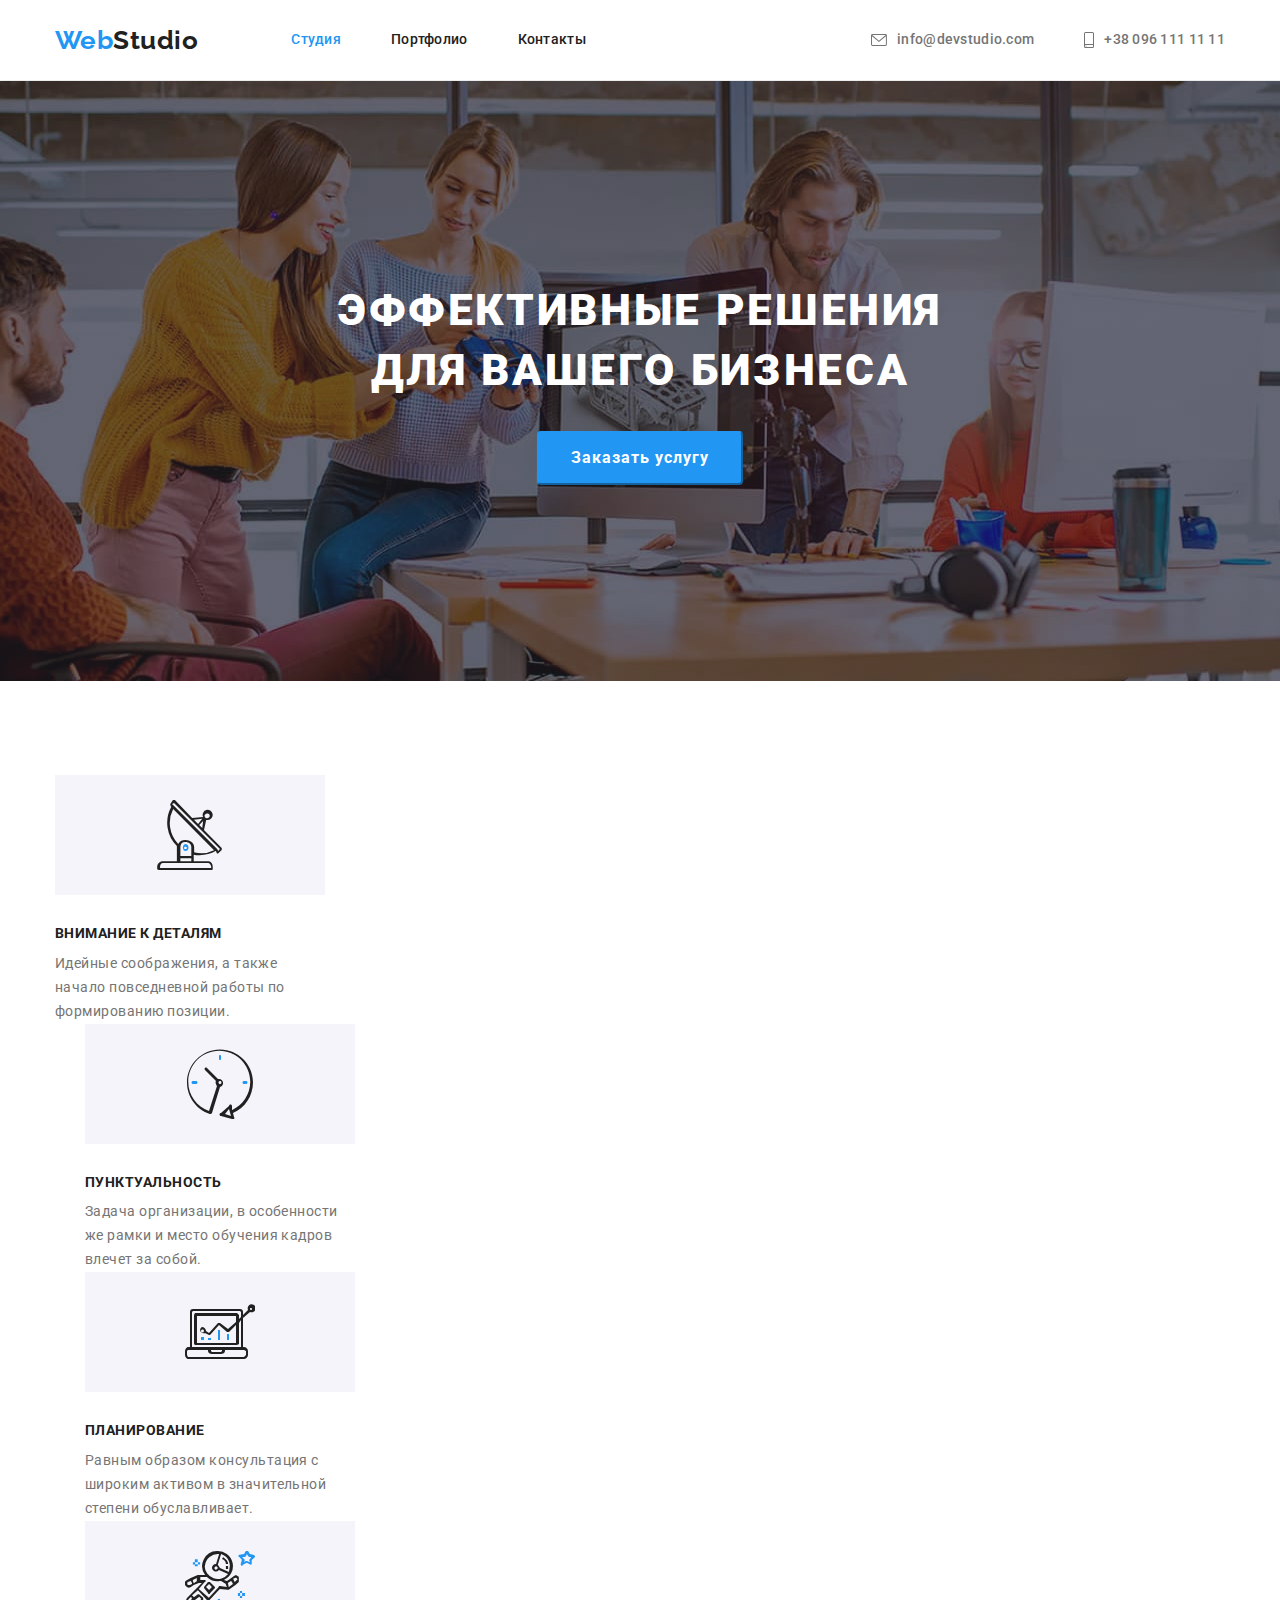
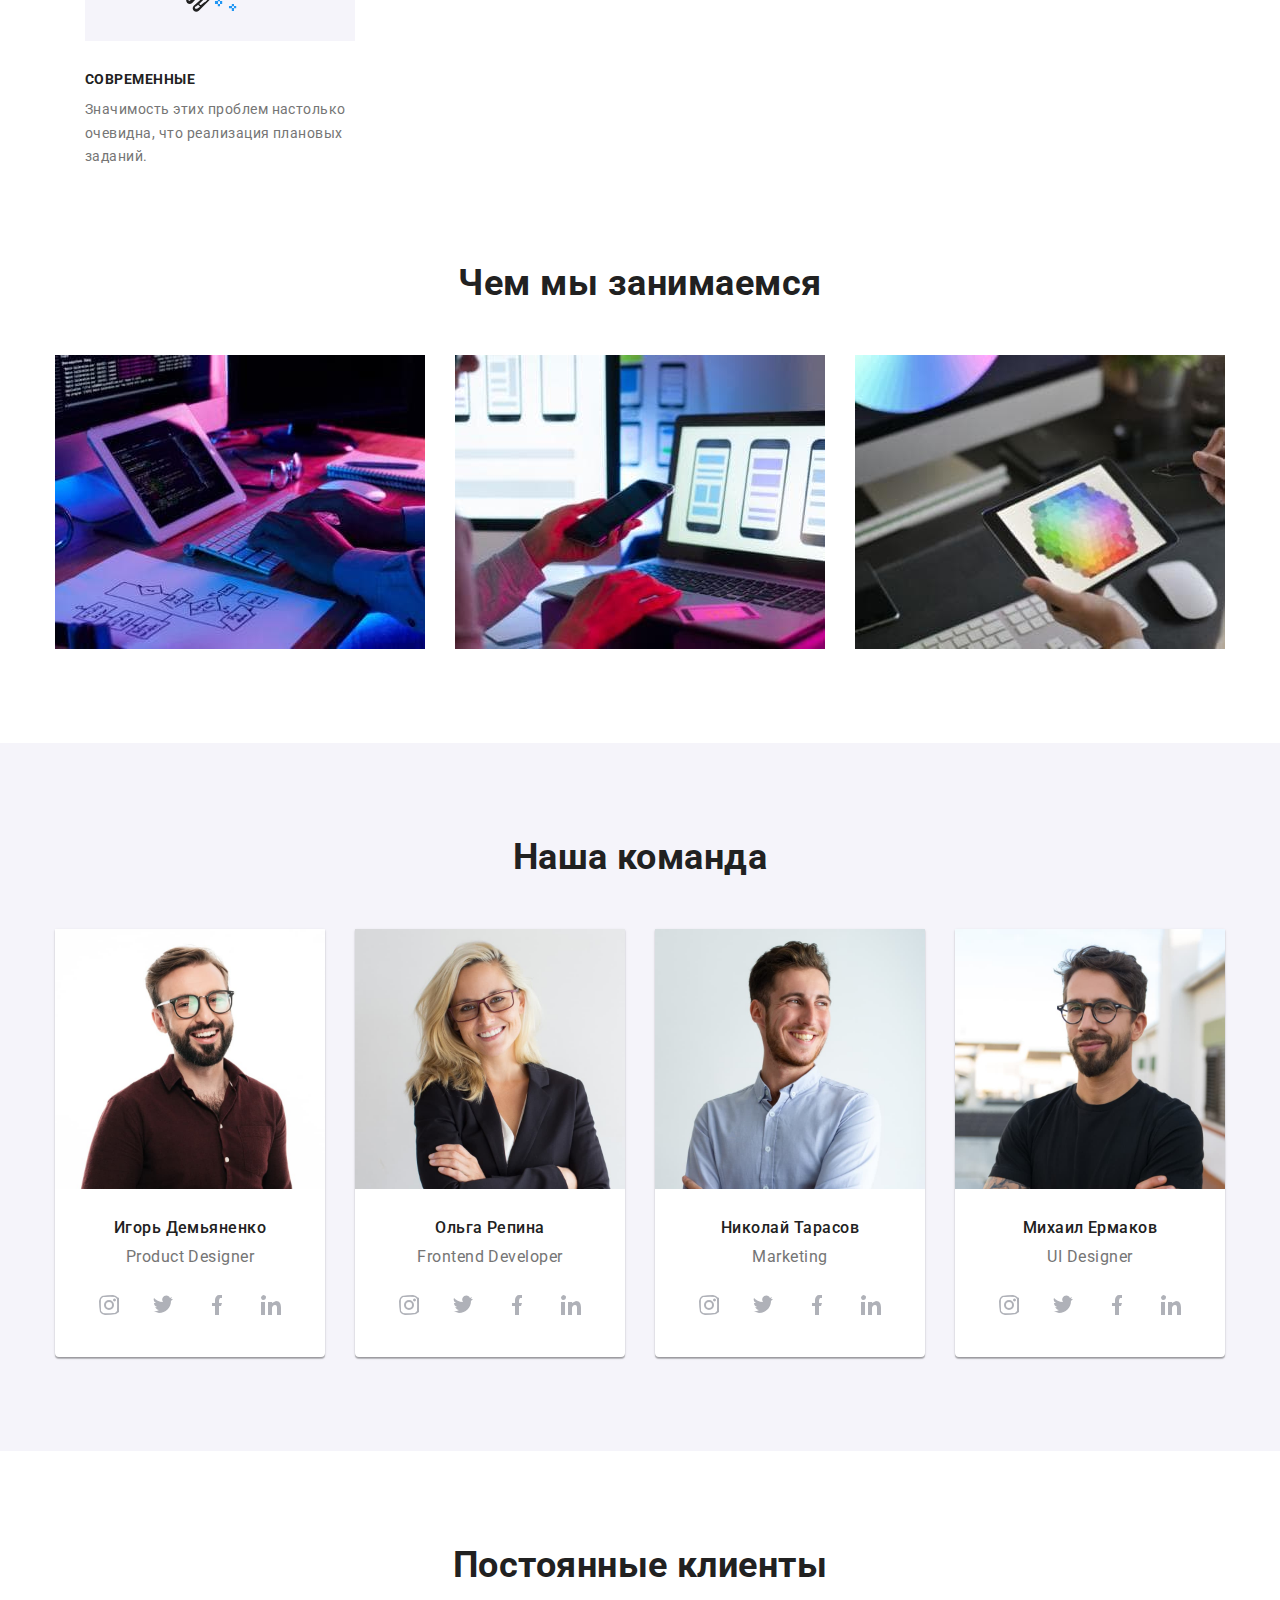
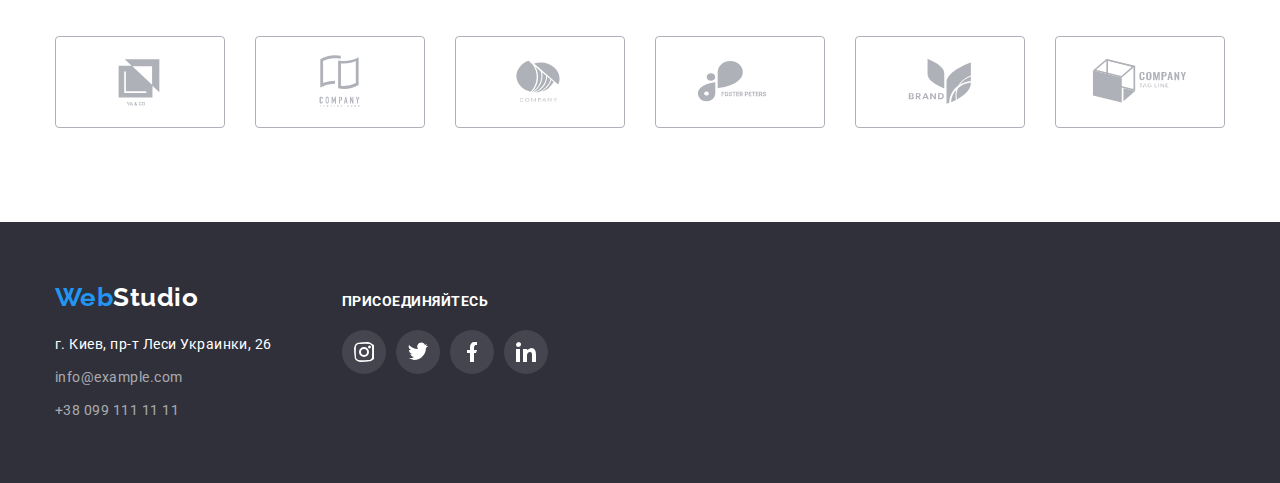
==== commit c56075f4: "without ul" ====
--- a/index.html
+++ b/index.html
@@ -58,8 +58,6 @@
       <!--Перша секція лозунги-->
       <section class="section features-section">
         <div class="container">
-          <ul class="features-list-svg"></ul>
-          <ul class="features-list">
             <li class="features-list-item icon-antenna">
               <div class="features-svg-item">
                 <svg class="features-svg-icon">
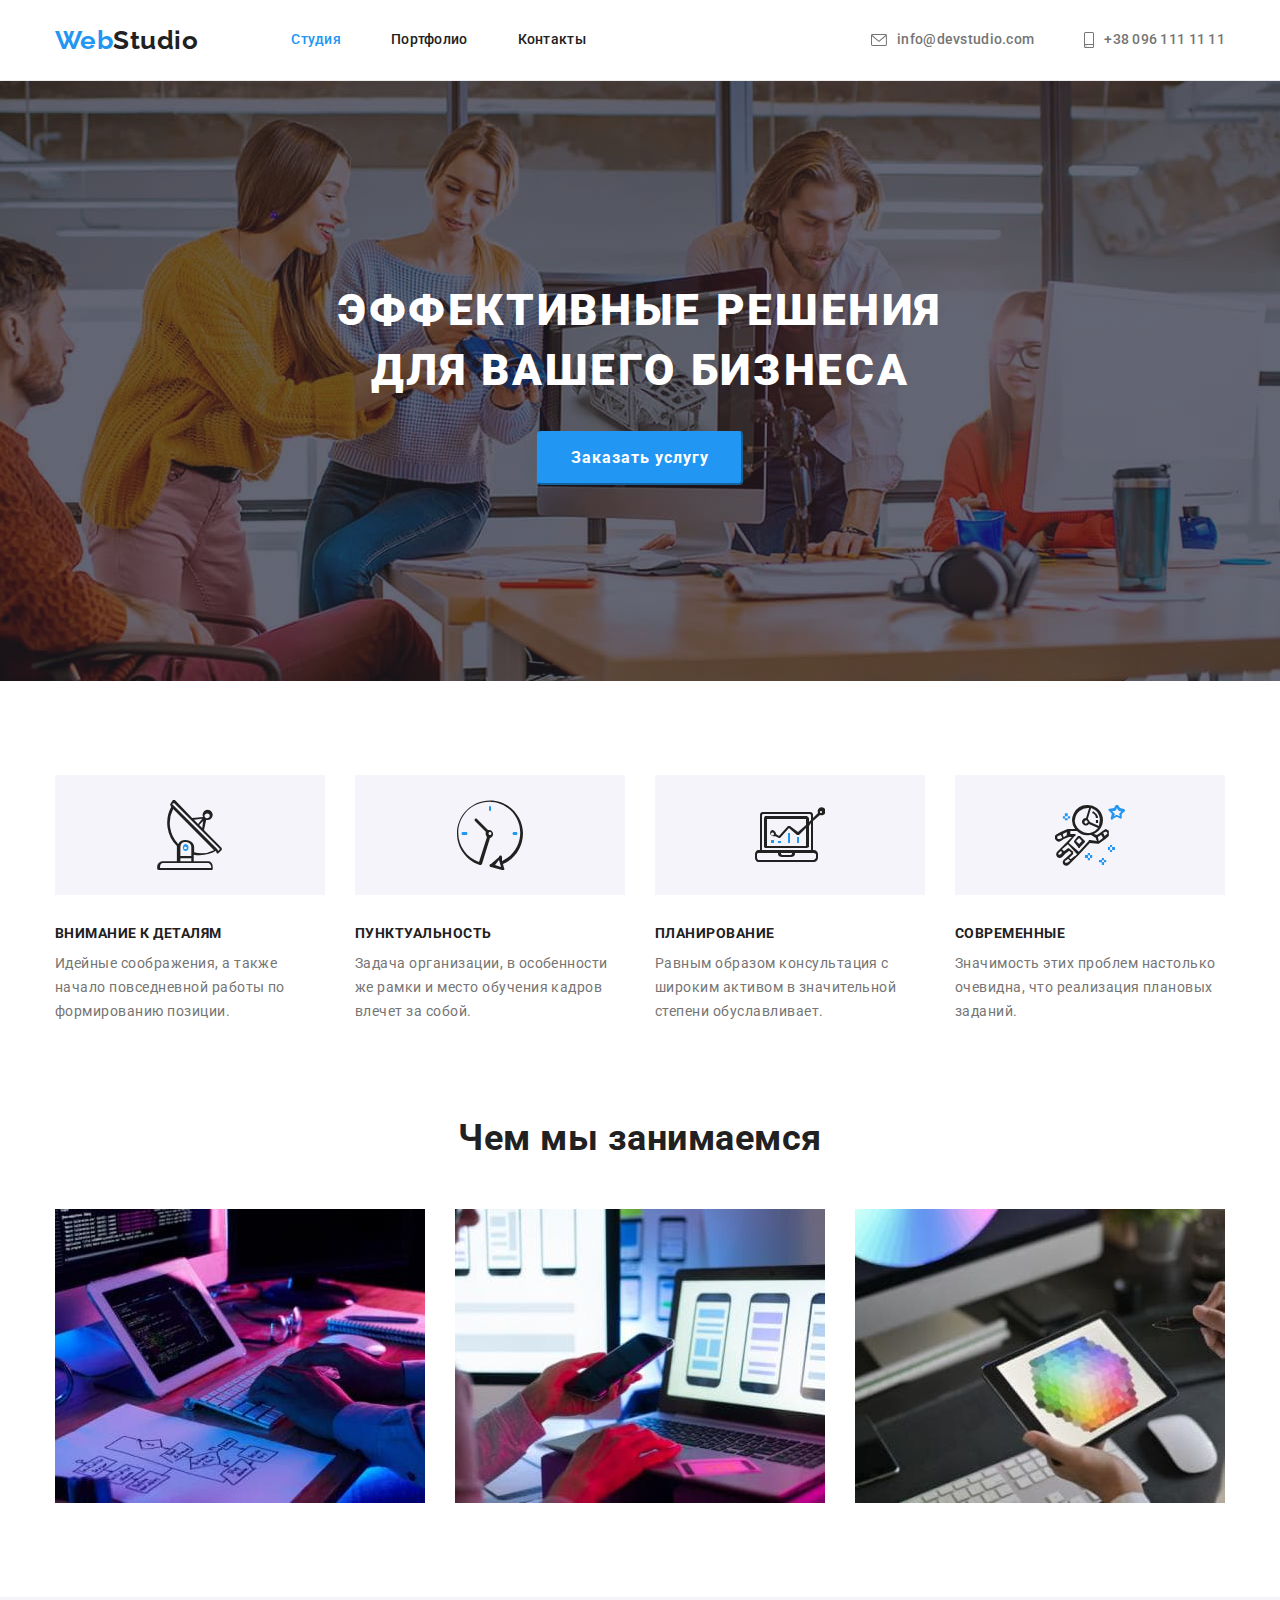
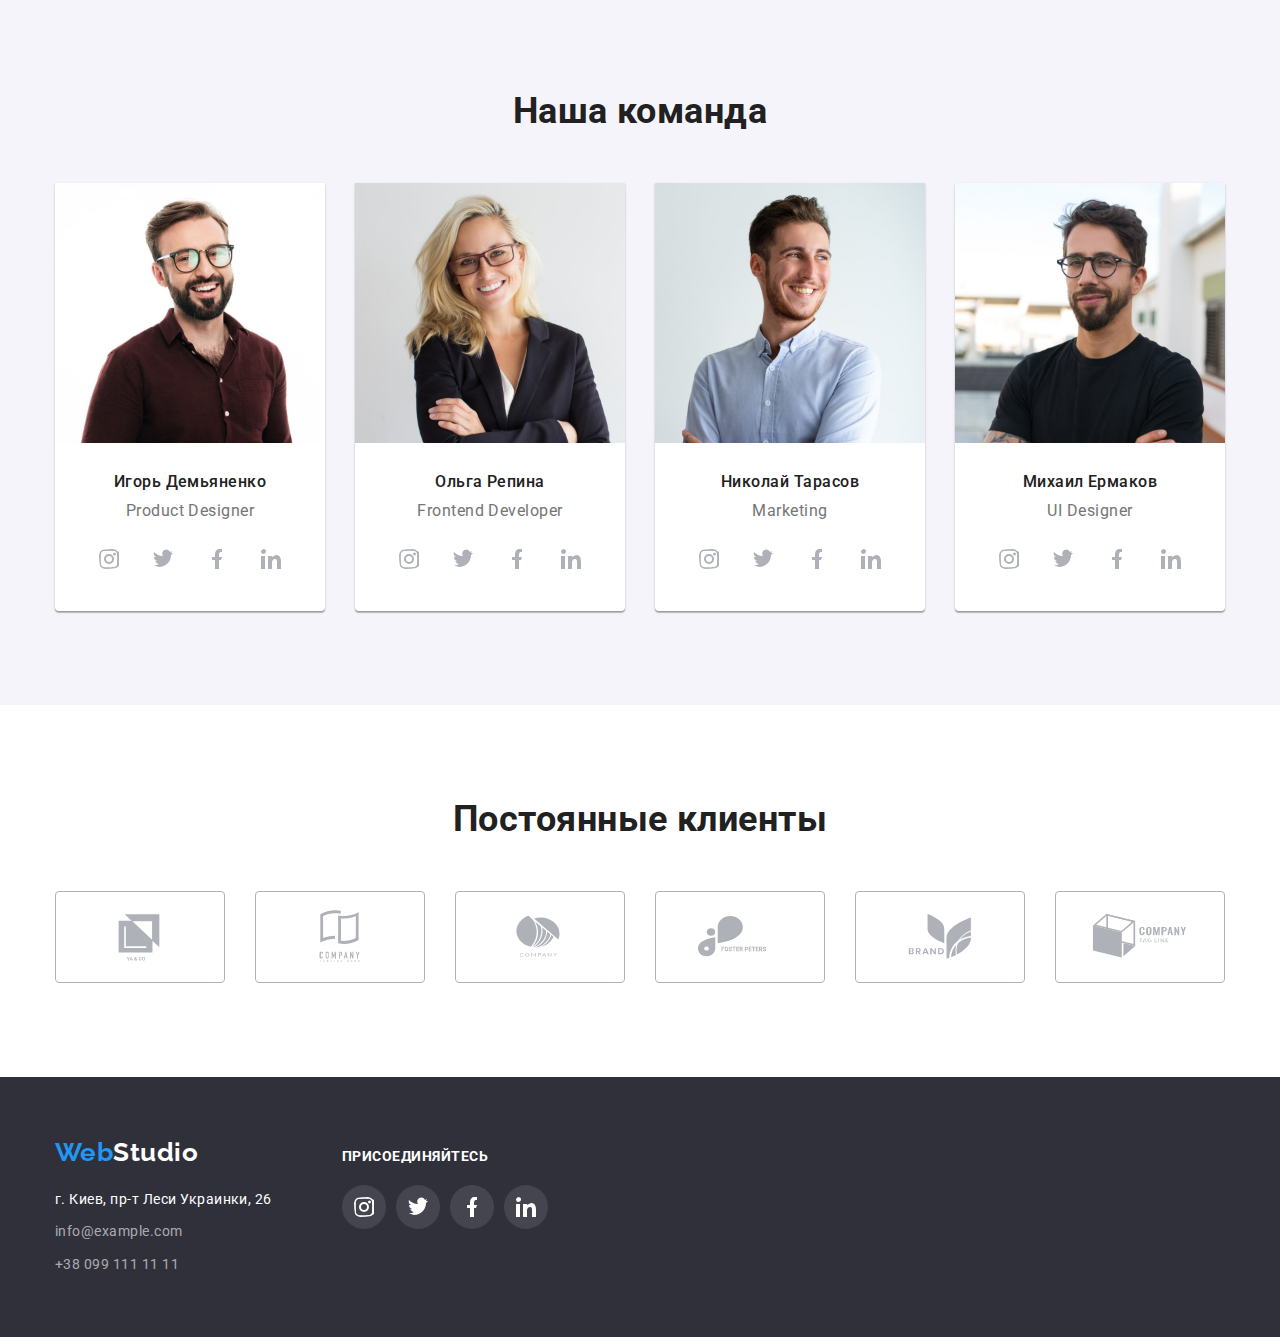
==== commit 76125b47: "final-to-5hw" ====
--- a/index.html
+++ b/index.html
@@ -58,7 +58,8 @@
       <!--Перша секція лозунги-->
       <section class="section features-section">
         <div class="container">
-            <li class="features-list-item icon-antenna">
+          <ul class="features-list">
+            <li class="features-list-item">
               <div class="features-svg-item">
                 <svg class="features-svg-icon">
                   <use class="" href="./images/symbol-defs.svg#icon-antenna"></use>
@@ -69,7 +70,7 @@
                 Идейные соображения, а также начало повседневной работы по формированию позиции.
               </p>
             </li>
-            <li class="features-list-item icon-clock">
+            <li class="features-list-item">
               <div class="features-svg-item">
                 <svg class="features-svg-icon">
                   <use class="" href="./images/symbol-defs.svg#icon-clock"></use>
@@ -80,7 +81,7 @@
                 Задача организации, в особенности же рамки и место обучения кадров влечет за собой.
               </p>
             </li>
-            <li class="features-list-item icon-diagram">
+            <li class="features-list-item">
               <div class="features-svg-item">
                 <svg class="features-svg-icon">
                   <use class="" href="./images/symbol-defs.svg#icon-diagram"></use>
@@ -91,7 +92,7 @@
                 Равным образом консультация с широким активом в значительной степени обуславливает.
               </p>
             </li>
-            <li class="features-list-item icon-astronaut">
+            <li class="features-list-item">
               <div class="features-svg-item">
                 <svg class="features-svg-icon">
                   <use class="" href="./images/symbol-defs.svg#icon-astronaut"></use>
@@ -286,42 +287,42 @@
             <li class="client-list-item">
               <a class="client-link" href="">
                 <svg class="client-link-icon">
-                  <use class="" href="./images/symbol-defs.svg#icon-Logo1"></use>
-                </svg>
-              </a>
-            </li>
-            <li class="client-list-item">
-              <a class="client-link" href="">
-                <svg class="client-link-icon">
-                  <use class="" href="./images/symbol-defs.svg#icon-Logo2"></use>
-                </svg>
-              </a>
-            </li>
-            <li class="client-list-item">
-              <a class="client-link" href="">
-                <svg class="client-link-icon">
-                  <use class="" href="./images/symbol-defs.svg#icon-Logo3"></use>
-                </svg>
-              </a>
-            </li>
-            <li class="client-list-item">
-              <a class="client-link" href="">
-                <svg class="client-link-icon">
-                  <use class="" href="./images/symbol-defs.svg#icon-Logo4"></use>
-                </svg>
-              </a>
-            </li>
-            <li class="client-list-item">
-              <a class="client-link" href="">
-                <svg class="client-link-icon">
-                  <use class="" href="./images/symbol-defs.svg#icon-Logo5"></use>
-                </svg>
-              </a>
-            </li>
-            <li class="client-list-item">
-              <a class="client-link" href="">
-                <svg class="client-link-icon">
-                  <use class="" href="./images/symbol-defs.svg#icon-Logo6"></use>
+                  <use class="" href="./images/symbol-defs.svg#icon-logo1"></use>
+                </svg>
+              </a>
+            </li>
+            <li class="client-list-item">
+              <a class="client-link" href="">
+                <svg class="client-link-icon">
+                  <use class="" href="./images/symbol-defs.svg#icon-logo2"></use>
+                </svg>
+              </a>
+            </li>
+            <li class="client-list-item">
+              <a class="client-link" href="">
+                <svg class="client-link-icon">
+                  <use class="" href="./images/symbol-defs.svg#icon-logo3"></use>
+                </svg>
+              </a>
+            </li>
+            <li class="client-list-item">
+              <a class="client-link" href="">
+                <svg class="client-link-icon">
+                  <use class="" href="./images/symbol-defs.svg#icon-logo4"></use>
+                </svg>
+              </a>
+            </li>
+            <li class="client-list-item">
+              <a class="client-link" href="">
+                <svg class="client-link-icon">
+                  <use class="" href="./images/symbol-defs.svg#icon-logo5"></use>
+                </svg>
+              </a>
+            </li>
+            <li class="client-list-item">
+              <a class="client-link" href="">
+                <svg class="client-link-icon">
+                  <use class="" href="./images/symbol-defs.svg#icon-logo6"></use>
                 </svg>
               </a>
             </li>
--- a/css/styles.css
+++ b/css/styles.css
@@ -215,10 +215,6 @@
     padding-bottom: 0;
 }
 
-
-
-
-
 .features-list{
     display: flex;
 }
@@ -245,34 +241,6 @@
 .features-title{
     margin-top: 30px;
 }
-
-/* .features-list-item::before {
-    display: block;
-    content: "";
-    height: 120px;
-    margin-bottom: 30px;
-
-    background-repeat: no-repeat;
-    background-position: center;
-
-    background-color: var(--light-background);
-}
-
-.icon-antenna::before{
-    background-image: url(../images/features/antenna.svg);
-}
-
-.icon-clock::before{
-    background-image: url(../images/features/clock.svg);
-}
-
-.icon-diagram::before{
-    background-image: url(../images/features/diargam.svg);
-}
-
-.icon-astronaut::before{
-    background-image: url(../images/features/astronaut.svg);
-} */
 
 .features-list-item:not(:first-child),
 .features-svg-item:not(:first-child){
@@ -527,6 +495,7 @@
     line-height: 1.87;
     color: var(--secondary-text-color);
 }
+
 /* footer */
 
 .footer{
